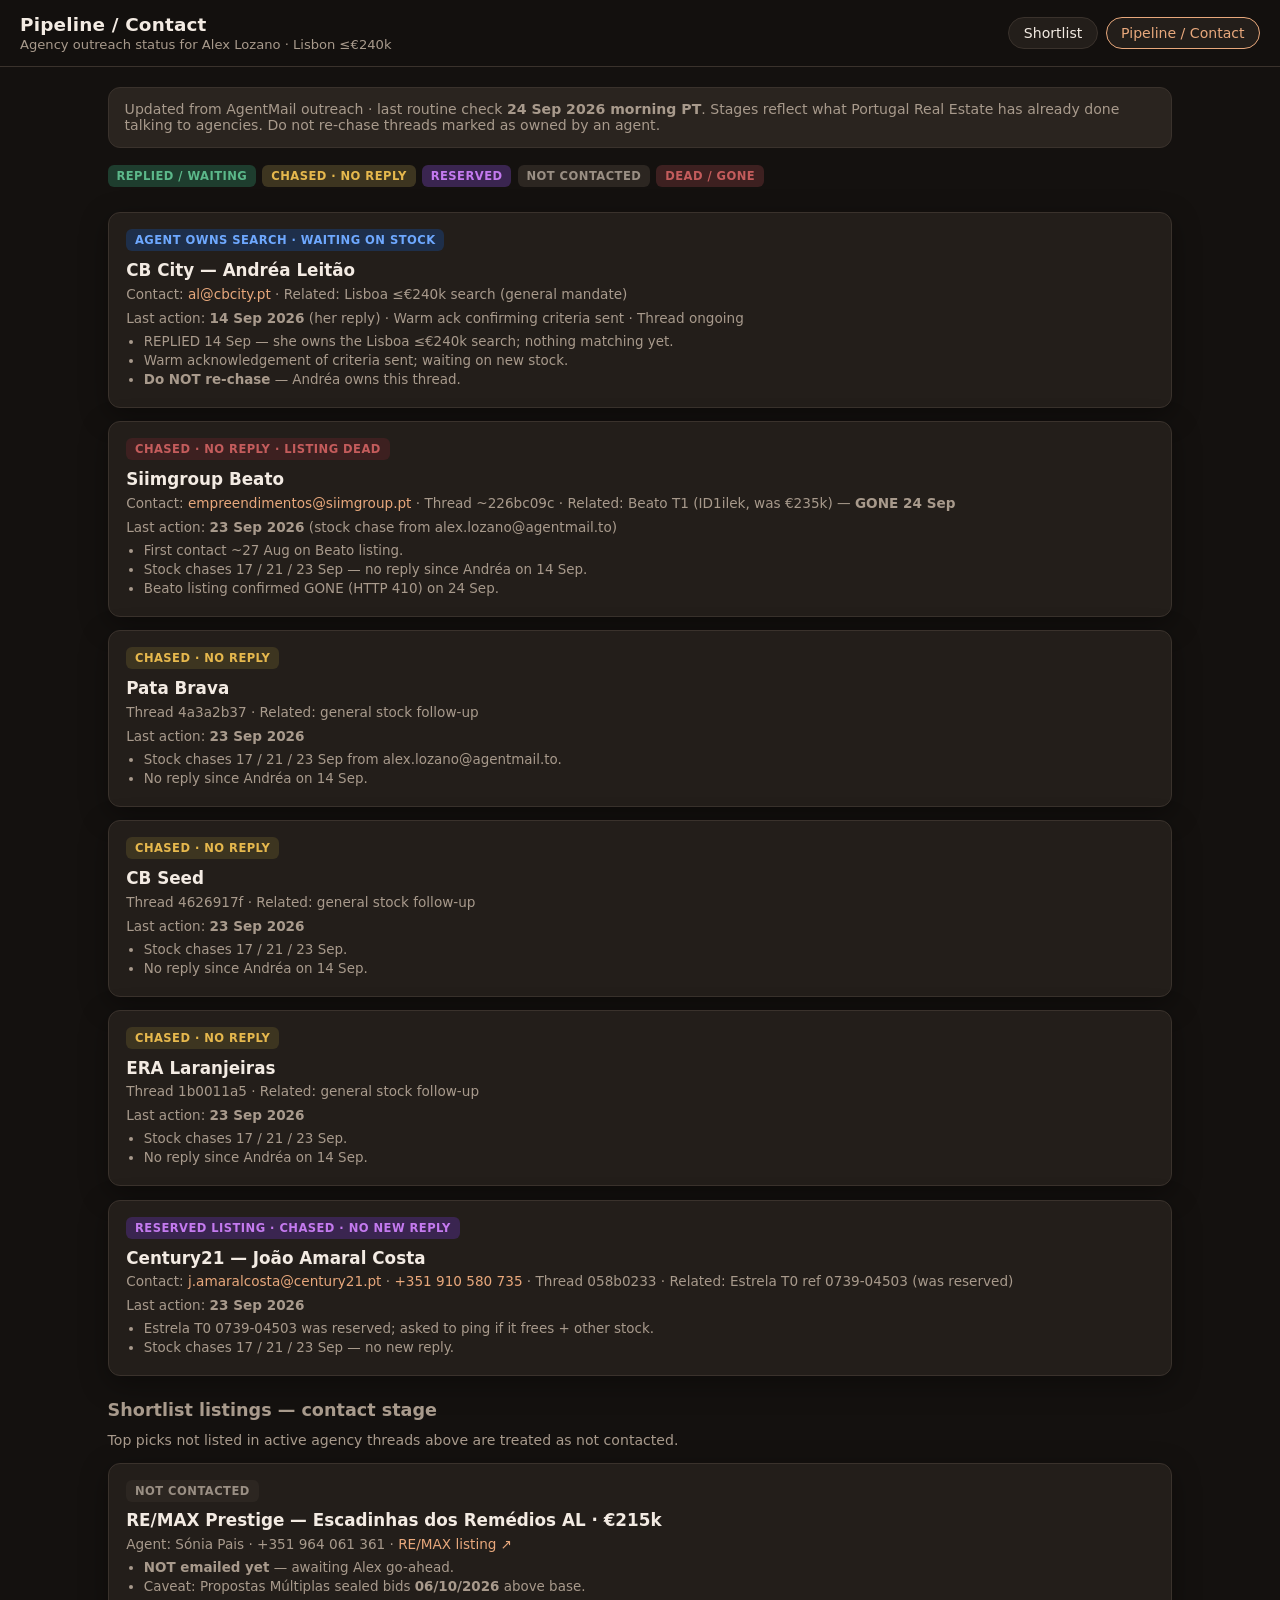
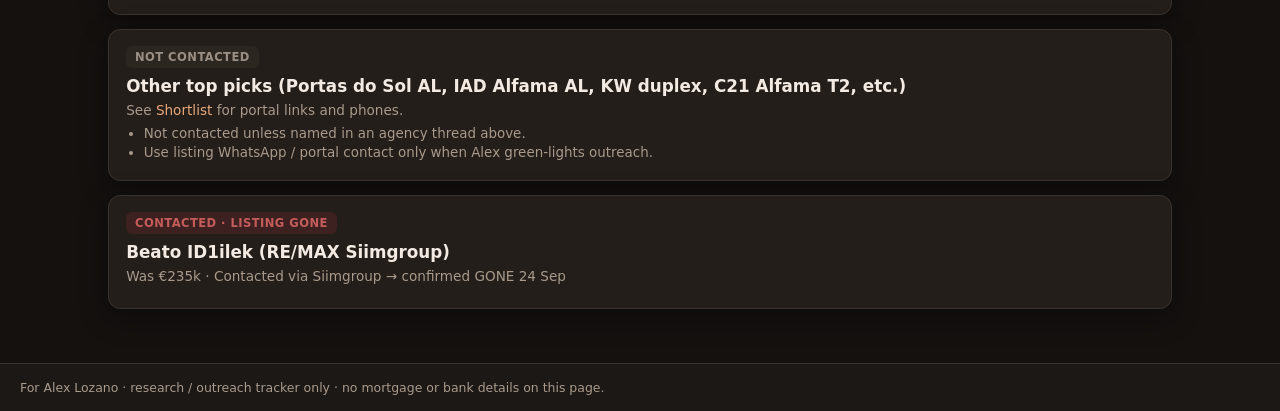
==== pipeline.html @ 2d7dc9f7 "Initial Lisbon shortlist site: links + map + outreach pipeline Snapshot 24 Sep 2026 PT for Alex Loza" ====
<!DOCTYPE html>
<html lang="en">
<head>
  <meta charset="UTF-8" />
  <meta name="viewport" content="width=device-width, initial-scale=1" />
  <title>Pipeline / Contact · Lisbon shortlist</title>
  <link rel="stylesheet" href="styles.css" />
</head>
<body>
  <header class="site-header">
    <div class="brand">
      <h1>Pipeline / Contact</h1>
      <p>Agency outreach status for Alex Lozano · Lisbon ≤€240k</p>
    </div>
    <nav class="nav">
      <a href="index.html">Shortlist</a>
      <a class="active" href="pipeline.html">Pipeline / Contact</a>
    </nav>
  </header>

  <main class="pipeline-wrap">
    <div class="pipeline-note">
      Updated from AgentMail outreach · last routine check <strong>24 Sep 2026 morning PT</strong>.
      Stages reflect what Portugal Real Estate has already done talking to agencies. Do not re-chase threads marked as owned by an agent.
    </div>

    <div class="stage-legend">
      <span class="stage replied">Replied / Waiting</span>
      <span class="stage chased">Chased · no reply</span>
      <span class="stage reserved">Reserved</span>
      <span class="stage notcontacted">Not contacted</span>
      <span class="stage dead">Dead / Gone</span>
    </div>

    <section class="p-card">
      <span class="stage waiting">Agent owns search · waiting on stock</span>
      <h3>CB City — Andréa Leitão</h3>
      <div class="p-meta contact-line">
        Contact: <a href="mailto:al@cbcity.pt">al@cbcity.pt</a> ·
        Related: Lisboa ≤€240k search (general mandate)
      </div>
      <div class="p-meta">Last action: <strong>14 Sep 2026</strong> (her reply) · Warm ack confirming criteria sent · Thread ongoing</div>
      <ul class="timeline">
        <li>REPLIED 14 Sep — she owns the Lisboa ≤€240k search; nothing matching yet.</li>
        <li>Warm acknowledgement of criteria sent; waiting on new stock.</li>
        <li><strong>Do NOT re-chase</strong> — Andréa owns this thread.</li>
      </ul>
    </section>

    <section class="p-card">
      <span class="stage dead">Chased · no reply · listing dead</span>
      <h3>Siimgroup Beato</h3>
      <div class="p-meta contact-line">
        Contact: <a href="mailto:empreendimentos@siimgroup.pt">empreendimentos@siimgroup.pt</a> ·
        Thread ~226bc09c · Related: Beato T1 (ID1ilek, was €235k) — <strong>GONE 24 Sep</strong>
      </div>
      <div class="p-meta">Last action: <strong>23 Sep 2026</strong> (stock chase from alex.lozano@agentmail.to)</div>
      <ul class="timeline">
        <li>First contact ~27 Aug on Beato listing.</li>
        <li>Stock chases 17 / 21 / 23 Sep — no reply since Andréa on 14 Sep.</li>
        <li>Beato listing confirmed GONE (HTTP 410) on 24 Sep.</li>
      </ul>
    </section>

    <section class="p-card">
      <span class="stage chased">Chased · no reply</span>
      <h3>Pata Brava</h3>
      <div class="p-meta">Thread 4a3a2b37 · Related: general stock follow-up</div>
      <div class="p-meta">Last action: <strong>23 Sep 2026</strong></div>
      <ul class="timeline">
        <li>Stock chases 17 / 21 / 23 Sep from alex.lozano@agentmail.to.</li>
        <li>No reply since Andréa on 14 Sep.</li>
      </ul>
    </section>

    <section class="p-card">
      <span class="stage chased">Chased · no reply</span>
      <h3>CB Seed</h3>
      <div class="p-meta">Thread 4626917f · Related: general stock follow-up</div>
      <div class="p-meta">Last action: <strong>23 Sep 2026</strong></div>
      <ul class="timeline">
        <li>Stock chases 17 / 21 / 23 Sep.</li>
        <li>No reply since Andréa on 14 Sep.</li>
      </ul>
    </section>

    <section class="p-card">
      <span class="stage chased">Chased · no reply</span>
      <h3>ERA Laranjeiras</h3>
      <div class="p-meta">Thread 1b0011a5 · Related: general stock follow-up</div>
      <div class="p-meta">Last action: <strong>23 Sep 2026</strong></div>
      <ul class="timeline">
        <li>Stock chases 17 / 21 / 23 Sep.</li>
        <li>No reply since Andréa on 14 Sep.</li>
      </ul>
    </section>

    <section class="p-card">
      <span class="stage reserved">Reserved listing · chased · no new reply</span>
      <h3>Century21 — João Amaral Costa</h3>
      <div class="p-meta contact-line">
        Contact: <a href="mailto:j.amaralcosta@century21.pt">j.amaralcosta@century21.pt</a> ·
        <a href="https://wa.me/351910580735">+351 910 580 735</a> ·
        Thread 058b0233 · Related: Estrela T0 ref 0739-04503 (was reserved)
      </div>
      <div class="p-meta">Last action: <strong>23 Sep 2026</strong></div>
      <ul class="timeline">
        <li>Estrela T0 0739-04503 was reserved; asked to ping if it frees + other stock.</li>
        <li>Stock chases 17 / 21 / 23 Sep — no new reply.</li>
      </ul>
    </section>

    <h2 style="margin:1.5rem 0 .75rem;font-size:1.1rem;color:var(--muted)">Shortlist listings — contact stage</h2>
    <p style="color:var(--muted);font-size:.88rem;margin-top:0">Top picks not listed in active agency threads above are treated as not contacted.</p>

    <section class="p-card">
      <span class="stage notcontacted">Not contacted</span>
      <h3>RE/MAX Prestige — Escadinhas dos Remédios AL · €215k</h3>
      <div class="p-meta">
        Agent: Sónia Pais · +351 964 061 361 ·
        <a href="https://remax.pt/pt/imoveis/venda-apartamento-t1-lisboa-santa-maria-maior/123751650-19" target="_blank" rel="noopener">RE/MAX listing ↗</a>
      </div>
      <ul class="timeline">
        <li><strong>NOT emailed yet</strong> — awaiting Alex go-ahead.</li>
        <li>Caveat: Propostas Múltiplas sealed bids <strong>06/10/2026</strong> above base.</li>
      </ul>
    </section>

    <section class="p-card">
      <span class="stage notcontacted">Not contacted</span>
      <h3>Other top picks (Portas do Sol AL, IAD Alfama AL, KW duplex, C21 Alfama T2, etc.)</h3>
      <div class="p-meta">See <a href="index.html">Shortlist</a> for portal links and phones.</div>
      <ul class="timeline">
        <li>Not contacted unless named in an agency thread above.</li>
        <li>Use listing WhatsApp / portal contact only when Alex green-lights outreach.</li>
      </ul>
    </section>

    <section class="p-card">
      <span class="stage dead">Contacted · listing gone</span>
      <h3>Beato ID1ilek (RE/MAX Siimgroup)</h3>
      <div class="p-meta">Was €235k · Contacted via Siimgroup → confirmed GONE 24 Sep</div>
    </section>
  </main>

  <footer class="site-footer">
    For Alex Lozano · research / outreach tracker only · no mortgage or bank details on this page.
  </footer>
</body>
</html>
---- styles.css ----
:root {
  --bg: #14110f;
  --bg2: #1c1815;
  --panel: #231e1a;
  --border: #3a322c;
  --text: #f3ebe3;
  --muted: #a89a8c;
  --accent: #e8a87c;
  --accent2: #c47a4a;
  --al: #5cb88a;
  --new: #6ea8fe;
  --cut: #e6b84d;
  --live: #9a8f84;
  --replied: #5cb88a;
  --waiting: #6ea8fe;
  --chased: #e6b84d;
  --reserved: #c47aef;
  --notcontacted: #9a8f84;
  --dead: #c45c5c;
  --radius: 12px;
  --shadow: 0 8px 28px rgba(0,0,0,.35);
  --font: "Segoe UI", system-ui, -apple-system, sans-serif;
}
* { box-sizing: border-box; }
html, body { margin: 0; padding: 0; background: var(--bg); color: var(--text); font-family: var(--font); }
a { color: var(--accent); text-decoration: none; }
a:hover { text-decoration: underline; }
.site-header {
  position: sticky; top: 0; z-index: 1000;
  background: rgba(20,17,15,.92); backdrop-filter: blur(10px);
  border-bottom: 1px solid var(--border);
  padding: 0.85rem 1.25rem;
  display: flex; flex-wrap: wrap; gap: .75rem 1.5rem; align-items: center; justify-content: space-between;
}
.brand h1 { margin: 0; font-size: 1.15rem; font-weight: 650; letter-spacing: .01em; }
.brand p { margin: .15rem 0 0; color: var(--muted); font-size: .82rem; }
.nav { display: flex; gap: .5rem; }
.nav a {
  padding: .45rem .9rem; border-radius: 999px;
  border: 1px solid var(--border); color: var(--text); background: var(--panel);
  font-size: .88rem; text-decoration: none;
}
.nav a.active, .nav a:hover { border-color: var(--accent); color: var(--accent); text-decoration: none; }
.layout {
  display: grid;
  grid-template-columns: 1fr 1fr;
  gap: 0;
  min-height: calc(100vh - 72px);
}
@media (max-width: 900px) {
  .layout { grid-template-columns: 1fr; }
  .map-pane { order: -1; height: 42vh; position: relative !important; top: auto !important; }
  .list-pane { max-height: none; }
}
.list-pane { padding: 1rem 1.1rem 2rem; overflow-y: auto; max-height: calc(100vh - 72px); }
.map-pane {
  position: sticky; top: 72px; height: calc(100vh - 72px);
  border-left: 1px solid var(--border); background: #1a1613;
}
#map { width: 100%; height: 100%; }
.toolbar {
  display: flex; flex-wrap: wrap; gap: .5rem; margin-bottom: .9rem; align-items: center;
}
.chip, .sort-select {
  border: 1px solid var(--border); background: var(--panel); color: var(--text);
  border-radius: 999px; padding: .35rem .75rem; font-size: .8rem; cursor: pointer;
}
.chip.active { background: var(--accent2); border-color: var(--accent); color: #fff; }
.sort-select { cursor: pointer; outline: none; }
.card {
  background: var(--panel); border: 1px solid var(--border); border-radius: var(--radius);
  padding: .9rem 1rem; margin-bottom: .75rem; box-shadow: var(--shadow);
  transition: border-color .15s, transform .15s;
  cursor: pointer;
}
.card:hover, .card.highlight { border-color: var(--accent); transform: translateY(-1px); }
.card-top { display: flex; gap: .75rem; align-items: flex-start; }
.rank {
  flex: 0 0 2rem; height: 2rem; border-radius: 50%;
  background: linear-gradient(135deg, var(--accent), var(--accent2));
  color: #1a120c; font-weight: 700; display: grid; place-items: center; font-size: .9rem;
}
.card-body { flex: 1; min-width: 0; }
.card-body h2 { margin: 0 0 .35rem; font-size: 1rem; line-height: 1.3; }
.meta { display: flex; flex-wrap: wrap; gap: .35rem .6rem; color: var(--muted); font-size: .85rem; margin-bottom: .45rem; }
.price { color: var(--accent); font-weight: 700; font-size: 1.05rem; }
.badges { display: flex; flex-wrap: wrap; gap: .35rem; margin: .4rem 0 .55rem; }
.badge {
  font-size: .7rem; font-weight: 650; letter-spacing: .03em; text-transform: uppercase;
  padding: .2rem .5rem; border-radius: 6px; background: #2c2621; border: 1px solid var(--border);
}
.badge.NEW { color: var(--new); border-color: #3d5a8a; }
.badge.price-cut { color: var(--cut); border-color: #7a6630; }
.badge.AL { color: var(--al); border-color: #2f6a4c; }
.badge.still-live { color: var(--live); }
.badge.parish { color: #d0c4b8; }
.notes { color: var(--muted); font-size: .8rem; margin: .25rem 0 .55rem; line-height: 1.4; }
.portal-links { display: flex; flex-wrap: wrap; gap: .4rem; }
.portal-btn {
  display: inline-flex; align-items: center; gap: .35rem;
  padding: .4rem .7rem; border-radius: 8px; font-size: .8rem; font-weight: 600;
  background: #2a241f; border: 1px solid var(--border); color: var(--text);
  text-decoration: none !important;
}
.portal-btn:hover { border-color: var(--accent); color: var(--accent); }
.portal-btn.imovirtual { border-color: #3d6a4a; }
.portal-btn.remax { border-color: #8a3d3d; }
.portal-btn.idealista { border-color: #8a6a3d; }
.wa-btn { color: #75d89a !important; border-color: #2f6a4c !important; }
.thumb {
  width: 88px; height: 66px; border-radius: 8px; object-fit: cover;
  background: #2a241f; flex-shrink: 0; border: 1px solid var(--border);
}
.mobile-map-toggle {
  display: none; position: fixed; bottom: 1rem; right: 1rem; z-index: 1100;
  background: var(--accent2); color: #fff; border: none; border-radius: 999px;
  padding: .7rem 1.1rem; font-weight: 650; box-shadow: var(--shadow); cursor: pointer;
}
@media (max-width: 900px) {
  .mobile-map-toggle { display: block; }
  .map-pane.collapsed { display: none; }
}
.site-footer {
  border-top: 1px solid var(--border); padding: 1rem 1.25rem; color: var(--muted); font-size: .78rem;
  background: var(--bg2);
}
/* Pipeline */
.pipeline-wrap { max-width: 1100px; margin: 0 auto; padding: 1.25rem 1.1rem 2.5rem; }
.pipeline-note {
  background: #2a241f; border: 1px solid var(--border); border-radius: var(--radius);
  padding: .85rem 1rem; color: var(--muted); font-size: .88rem; margin-bottom: 1.1rem;
}
.stage-legend { display: flex; flex-wrap: wrap; gap: .4rem; margin-bottom: 1rem; }
.p-card {
  background: var(--panel); border: 1px solid var(--border); border-radius: var(--radius);
  padding: 1rem 1.1rem; margin-bottom: .85rem; box-shadow: var(--shadow);
}
.p-card h3 { margin: 0 0 .35rem; font-size: 1.05rem; }
.p-meta { color: var(--muted); font-size: .85rem; margin-bottom: .5rem; }
.stage {
  display: inline-block; font-size: .72rem; font-weight: 700; text-transform: uppercase;
  letter-spacing: .04em; padding: .25rem .55rem; border-radius: 6px; margin-bottom: .55rem;
}
.stage.replied { background: #1e3d2e; color: var(--replied); }
.stage.waiting { background: #1e2f4a; color: var(--waiting); }
.stage.chased { background: #3d3520; color: var(--chased); }
.stage.reserved { background: #3a2550; color: var(--reserved); }
.stage.notcontacted { background: #2c2621; color: var(--notcontacted); }
.stage.dead { background: #3d2020; color: var(--dead); }
.timeline { margin: .4rem 0 0; padding-left: 1.1rem; color: var(--muted); font-size: .84rem; }
.timeline li { margin: .25rem 0; }
.contact-line a { word-break: break-all; }
.leaflet-container { background: #1a1613; font: inherit; }
.marker-label {
  background: linear-gradient(135deg, var(--accent), var(--accent2));
  color: #1a120c; font-weight: 800; border-radius: 50%;
  width: 28px; height: 28px; display: grid; place-items: center;
  border: 2px solid #fff; box-shadow: 0 2px 8px rgba(0,0,0,.45);
  font-size: .75rem;
}
.empty { color: var(--muted); padding: 2rem; text-align: center; }
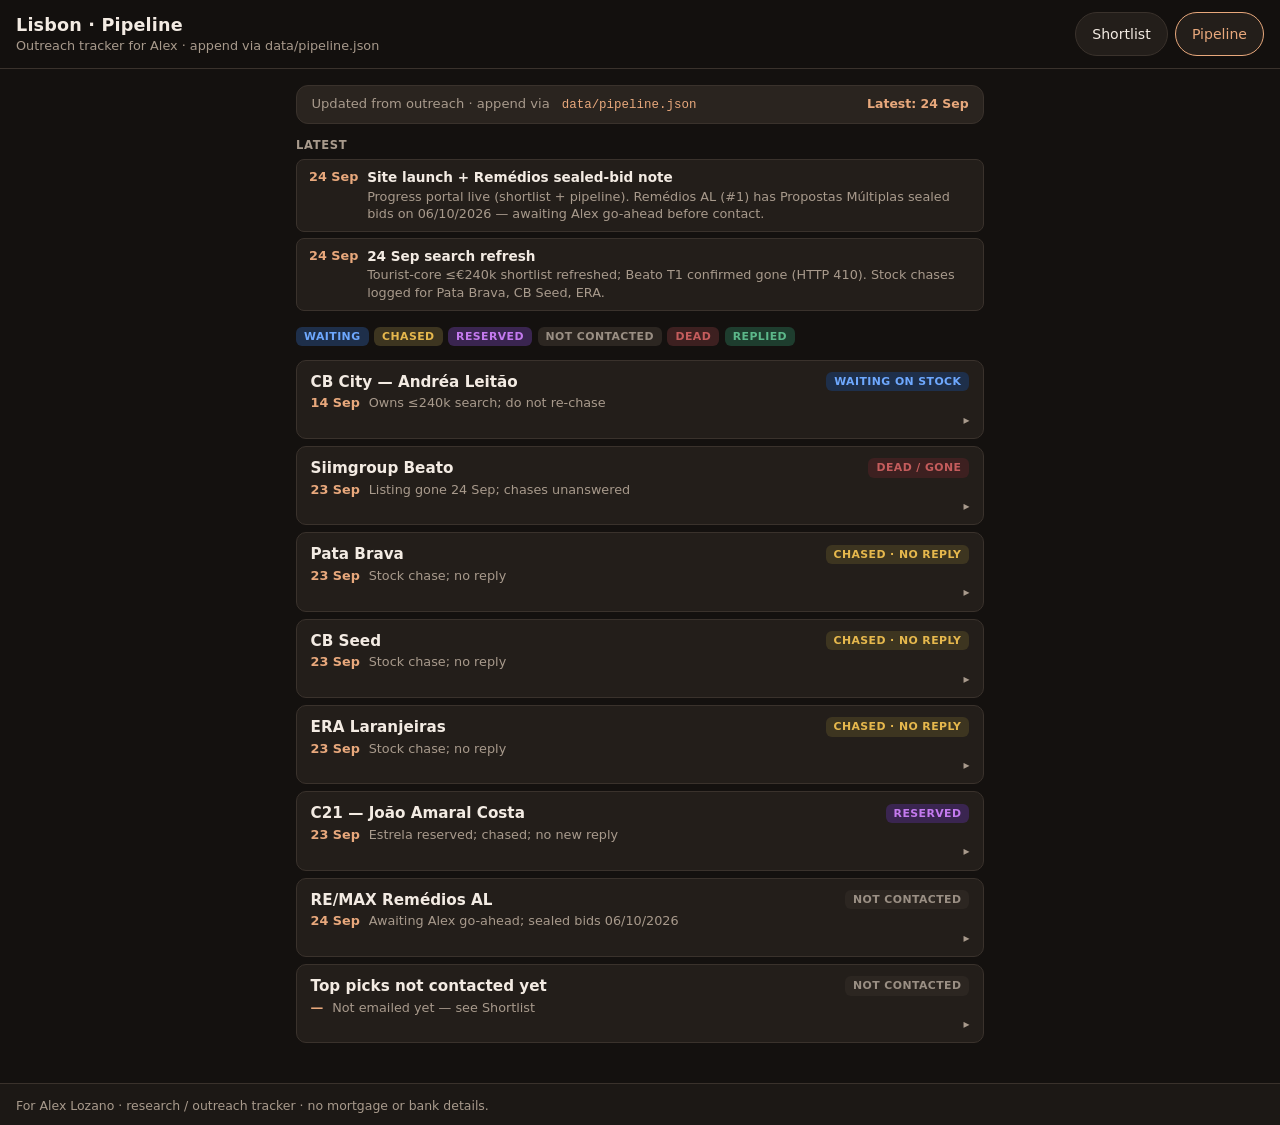
==== commit 25d61b50: "Mobile UX + appendable pipeline/updates data Simplify pipeline to JSON-driven compact rows, add upda" ====
--- a/pipeline.html
+++ b/pipeline.html
@@ -2,149 +2,53 @@
 <html lang="en">
 <head>
   <meta charset="UTF-8" />
-  <meta name="viewport" content="width=device-width, initial-scale=1" />
-  <title>Pipeline / Contact · Lisbon shortlist</title>
+  <meta name="viewport" content="width=device-width, initial-scale=1, viewport-fit=cover" />
+  <title>Pipeline · Lisbon · ≤€240k</title>
+  <meta name="description" content="Agency outreach tracker for Alex Lozano Lisbon property search." />
   <link rel="stylesheet" href="styles.css" />
 </head>
-<body>
+<body class="page-pipeline">
   <header class="site-header">
     <div class="brand">
-      <h1>Pipeline / Contact</h1>
-      <p>Agency outreach status for Alex Lozano · Lisbon ≤€240k</p>
+      <h1>
+        <span class="full">Lisbon · Pipeline</span>
+        <span class="short">Pipeline</span>
+      </h1>
+      <p>Outreach tracker for Alex · append via data/pipeline.json</p>
     </div>
     <nav class="nav">
       <a href="index.html">Shortlist</a>
-      <a class="active" href="pipeline.html">Pipeline / Contact</a>
+      <a class="active" href="pipeline.html">Pipeline</a>
     </nav>
   </header>
 
   <main class="pipeline-wrap">
     <div class="pipeline-note">
-      Updated from AgentMail outreach · last routine check <strong>24 Sep 2026 morning PT</strong>.
-      Stages reflect what Portugal Real Estate has already done talking to agencies. Do not re-chase threads marked as owned by an agent.
+      Updated from outreach · append via <code>data/pipeline.json</code>
+      <span id="pipeline-meta" class="pipeline-meta"></span>
     </div>
 
-    <div class="stage-legend">
-      <span class="stage replied">Replied / Waiting</span>
-      <span class="stage chased">Chased · no reply</span>
+    <section class="updates-section" aria-label="Latest updates">
+      <h2 class="section-label">Latest</h2>
+      <div id="updates-list" class="updates-list"></div>
+    </section>
+
+    <div class="stage-legend" aria-label="Stage legend">
+      <span class="stage waiting">Waiting</span>
+      <span class="stage chased">Chased</span>
       <span class="stage reserved">Reserved</span>
       <span class="stage notcontacted">Not contacted</span>
-      <span class="stage dead">Dead / Gone</span>
+      <span class="stage dead">Dead</span>
+      <span class="stage replied">Replied</span>
     </div>
 
-    <section class="p-card">
-      <span class="stage waiting">Agent owns search · waiting on stock</span>
-      <h3>CB City — Andréa Leitão</h3>
-      <div class="p-meta contact-line">
-        Contact: <a href="mailto:al@cbcity.pt">al@cbcity.pt</a> ·
-        Related: Lisboa ≤€240k search (general mandate)
-      </div>
-      <div class="p-meta">Last action: <strong>14 Sep 2026</strong> (her reply) · Warm ack confirming criteria sent · Thread ongoing</div>
-      <ul class="timeline">
-        <li>REPLIED 14 Sep — she owns the Lisboa ≤€240k search; nothing matching yet.</li>
-        <li>Warm acknowledgement of criteria sent; waiting on new stock.</li>
-        <li><strong>Do NOT re-chase</strong> — Andréa owns this thread.</li>
-      </ul>
-    </section>
-
-    <section class="p-card">
-      <span class="stage dead">Chased · no reply · listing dead</span>
-      <h3>Siimgroup Beato</h3>
-      <div class="p-meta contact-line">
-        Contact: <a href="mailto:empreendimentos@siimgroup.pt">empreendimentos@siimgroup.pt</a> ·
-        Thread ~226bc09c · Related: Beato T1 (ID1ilek, was €235k) — <strong>GONE 24 Sep</strong>
-      </div>
-      <div class="p-meta">Last action: <strong>23 Sep 2026</strong> (stock chase from alex.lozano@agentmail.to)</div>
-      <ul class="timeline">
-        <li>First contact ~27 Aug on Beato listing.</li>
-        <li>Stock chases 17 / 21 / 23 Sep — no reply since Andréa on 14 Sep.</li>
-        <li>Beato listing confirmed GONE (HTTP 410) on 24 Sep.</li>
-      </ul>
-    </section>
-
-    <section class="p-card">
-      <span class="stage chased">Chased · no reply</span>
-      <h3>Pata Brava</h3>
-      <div class="p-meta">Thread 4a3a2b37 · Related: general stock follow-up</div>
-      <div class="p-meta">Last action: <strong>23 Sep 2026</strong></div>
-      <ul class="timeline">
-        <li>Stock chases 17 / 21 / 23 Sep from alex.lozano@agentmail.to.</li>
-        <li>No reply since Andréa on 14 Sep.</li>
-      </ul>
-    </section>
-
-    <section class="p-card">
-      <span class="stage chased">Chased · no reply</span>
-      <h3>CB Seed</h3>
-      <div class="p-meta">Thread 4626917f · Related: general stock follow-up</div>
-      <div class="p-meta">Last action: <strong>23 Sep 2026</strong></div>
-      <ul class="timeline">
-        <li>Stock chases 17 / 21 / 23 Sep.</li>
-        <li>No reply since Andréa on 14 Sep.</li>
-      </ul>
-    </section>
-
-    <section class="p-card">
-      <span class="stage chased">Chased · no reply</span>
-      <h3>ERA Laranjeiras</h3>
-      <div class="p-meta">Thread 1b0011a5 · Related: general stock follow-up</div>
-      <div class="p-meta">Last action: <strong>23 Sep 2026</strong></div>
-      <ul class="timeline">
-        <li>Stock chases 17 / 21 / 23 Sep.</li>
-        <li>No reply since Andréa on 14 Sep.</li>
-      </ul>
-    </section>
-
-    <section class="p-card">
-      <span class="stage reserved">Reserved listing · chased · no new reply</span>
-      <h3>Century21 — João Amaral Costa</h3>
-      <div class="p-meta contact-line">
-        Contact: <a href="mailto:j.amaralcosta@century21.pt">j.amaralcosta@century21.pt</a> ·
-        <a href="https://wa.me/351910580735">+351 910 580 735</a> ·
-        Thread 058b0233 · Related: Estrela T0 ref 0739-04503 (was reserved)
-      </div>
-      <div class="p-meta">Last action: <strong>23 Sep 2026</strong></div>
-      <ul class="timeline">
-        <li>Estrela T0 0739-04503 was reserved; asked to ping if it frees + other stock.</li>
-        <li>Stock chases 17 / 21 / 23 Sep — no new reply.</li>
-      </ul>
-    </section>
-
-    <h2 style="margin:1.5rem 0 .75rem;font-size:1.1rem;color:var(--muted)">Shortlist listings — contact stage</h2>
-    <p style="color:var(--muted);font-size:.88rem;margin-top:0">Top picks not listed in active agency threads above are treated as not contacted.</p>
-
-    <section class="p-card">
-      <span class="stage notcontacted">Not contacted</span>
-      <h3>RE/MAX Prestige — Escadinhas dos Remédios AL · €215k</h3>
-      <div class="p-meta">
-        Agent: Sónia Pais · +351 964 061 361 ·
-        <a href="https://remax.pt/pt/imoveis/venda-apartamento-t1-lisboa-santa-maria-maior/123751650-19" target="_blank" rel="noopener">RE/MAX listing ↗</a>
-      </div>
-      <ul class="timeline">
-        <li><strong>NOT emailed yet</strong> — awaiting Alex go-ahead.</li>
-        <li>Caveat: Propostas Múltiplas sealed bids <strong>06/10/2026</strong> above base.</li>
-      </ul>
-    </section>
-
-    <section class="p-card">
-      <span class="stage notcontacted">Not contacted</span>
-      <h3>Other top picks (Portas do Sol AL, IAD Alfama AL, KW duplex, C21 Alfama T2, etc.)</h3>
-      <div class="p-meta">See <a href="index.html">Shortlist</a> for portal links and phones.</div>
-      <ul class="timeline">
-        <li>Not contacted unless named in an agency thread above.</li>
-        <li>Use listing WhatsApp / portal contact only when Alex green-lights outreach.</li>
-      </ul>
-    </section>
-
-    <section class="p-card">
-      <span class="stage dead">Contacted · listing gone</span>
-      <h3>Beato ID1ilek (RE/MAX Siimgroup)</h3>
-      <div class="p-meta">Was €235k · Contacted via Siimgroup → confirmed GONE 24 Sep</div>
-    </section>
+    <div id="pipeline-list" class="pipeline-list"></div>
   </main>
 
   <footer class="site-footer">
-    For Alex Lozano · research / outreach tracker only · no mortgage or bank details on this page.
+    For Alex Lozano · research / outreach tracker · no mortgage or bank details.
   </footer>
+
+  <script src="pipeline.js"></script>
 </body>
 </html>
--- a/styles.css
+++ b/styles.css
@@ -20,56 +20,95 @@
   --radius: 12px;
   --shadow: 0 8px 28px rgba(0,0,0,.35);
   --font: "Segoe UI", system-ui, -apple-system, sans-serif;
+  --safe-top: env(safe-area-inset-top, 0px);
+  --safe-bottom: env(safe-area-inset-bottom, 0px);
+  --safe-left: env(safe-area-inset-left, 0px);
+  --safe-right: env(safe-area-inset-right, 0px);
 }
 * { box-sizing: border-box; }
-html, body { margin: 0; padding: 0; background: var(--bg); color: var(--text); font-family: var(--font); }
+html, body {
+  margin: 0; padding: 0;
+  background: var(--bg); color: var(--text); font-family: var(--font);
+  overflow-x: hidden;
+  max-width: 100vw;
+}
 a { color: var(--accent); text-decoration: none; }
 a:hover { text-decoration: underline; }
+
 .site-header {
   position: sticky; top: 0; z-index: 1000;
   background: rgba(20,17,15,.92); backdrop-filter: blur(10px);
   border-bottom: 1px solid var(--border);
-  padding: 0.85rem 1.25rem;
-  display: flex; flex-wrap: wrap; gap: .75rem 1.5rem; align-items: center; justify-content: space-between;
-}
-.brand h1 { margin: 0; font-size: 1.15rem; font-weight: 650; letter-spacing: .01em; }
-.brand p { margin: .15rem 0 0; color: var(--muted); font-size: .82rem; }
-.nav { display: flex; gap: .5rem; }
+  padding: calc(0.75rem + var(--safe-top)) calc(1rem + var(--safe-right)) 0.75rem calc(1rem + var(--safe-left));
+  display: flex; flex-wrap: wrap; gap: .6rem 1.25rem; align-items: center; justify-content: space-between;
+}
+.brand h1 { margin: 0; font-size: 1.1rem; font-weight: 650; letter-spacing: .01em; }
+.brand p { margin: .15rem 0 0; color: var(--muted); font-size: .8rem; }
+.brand .short { display: none; }
+.brand .full { display: inline; }
+.latest-date { color: var(--accent); font-weight: 600; }
+.latest-date:empty { display: none; }
+.nav { display: flex; gap: .45rem; flex-wrap: wrap; }
 .nav a {
-  padding: .45rem .9rem; border-radius: 999px;
+  padding: .5rem 1rem; border-radius: 999px;
   border: 1px solid var(--border); color: var(--text); background: var(--panel);
   font-size: .88rem; text-decoration: none;
+  min-height: 44px; display: inline-flex; align-items: center;
 }
 .nav a.active, .nav a:hover { border-color: var(--accent); color: var(--accent); text-decoration: none; }
+
+.latest-strip {
+  background: var(--bg2); border-bottom: 1px solid var(--border);
+  padding: .55rem 1rem; font-size: .8rem; color: var(--muted);
+  display: flex; gap: .5rem; align-items: baseline; flex-wrap: wrap;
+  overflow-x: auto; -webkit-overflow-scrolling: touch;
+}
+.latest-strip strong { color: var(--text); }
+.latest-strip .ls-date { color: var(--accent); font-weight: 650; white-space: nowrap; }
+.latest-strip a { white-space: nowrap; }
+
 .layout {
   display: grid;
   grid-template-columns: 1fr 1fr;
   gap: 0;
   min-height: calc(100vh - 72px);
 }
-@media (max-width: 900px) {
-  .layout { grid-template-columns: 1fr; }
-  .map-pane { order: -1; height: 42vh; position: relative !important; top: auto !important; }
-  .list-pane { max-height: none; }
-}
 .list-pane { padding: 1rem 1.1rem 2rem; overflow-y: auto; max-height: calc(100vh - 72px); }
 .map-pane {
   position: sticky; top: 72px; height: calc(100vh - 72px);
   border-left: 1px solid var(--border); background: #1a1613;
 }
 #map { width: 100%; height: 100%; }
+
 .toolbar {
-  display: flex; flex-wrap: wrap; gap: .5rem; margin-bottom: .9rem; align-items: center;
-}
+  display: flex; flex-wrap: nowrap; gap: .5rem; margin-bottom: .9rem; align-items: center;
+}
+.chip-row {
+  display: flex; flex-wrap: nowrap; gap: .4rem;
+  overflow-x: auto; -webkit-overflow-scrolling: touch;
+  scroll-snap-type: x proximity;
+  flex: 1; min-width: 0;
+  padding-bottom: .15rem;
+  scrollbar-width: none;
+}
+.chip-row::-webkit-scrollbar { display: none; }
 .chip, .sort-select {
   border: 1px solid var(--border); background: var(--panel); color: var(--text);
-  border-radius: 999px; padding: .35rem .75rem; font-size: .8rem; cursor: pointer;
+  border-radius: 999px; padding: .4rem .75rem; font-size: .8rem; cursor: pointer;
+  white-space: nowrap; scroll-snap-align: start;
+  min-height: 36px;
+  flex-shrink: 0;
 }
 .chip.active { background: var(--accent2); border-color: var(--accent); color: #fff; }
+.sort-label {
+  flex-shrink: 0; font-size: .8rem; color: var(--muted);
+  display: flex; align-items: center; gap: .35rem;
+}
 .sort-select { cursor: pointer; outline: none; }
+
 .card {
   background: var(--panel); border: 1px solid var(--border); border-radius: var(--radius);
-  padding: .9rem 1rem; margin-bottom: .75rem; box-shadow: var(--shadow);
+  padding: .85rem 1rem; margin-bottom: .7rem; box-shadow: var(--shadow);
   transition: border-color .15s, transform .15s;
   cursor: pointer;
 }
@@ -81,7 +120,7 @@
   color: #1a120c; font-weight: 700; display: grid; place-items: center; font-size: .9rem;
 }
 .card-body { flex: 1; min-width: 0; }
-.card-body h2 { margin: 0 0 .35rem; font-size: 1rem; line-height: 1.3; }
+.card-body h2 { margin: 0 0 .35rem; font-size: .98rem; line-height: 1.3; }
 .meta { display: flex; flex-wrap: wrap; gap: .35rem .6rem; color: var(--muted); font-size: .85rem; margin-bottom: .45rem; }
 .price { color: var(--accent); font-weight: 700; font-size: 1.05rem; }
 .badges { display: flex; flex-wrap: wrap; gap: .35rem; margin: .4rem 0 .55rem; }
@@ -98,9 +137,10 @@
 .portal-links { display: flex; flex-wrap: wrap; gap: .4rem; }
 .portal-btn {
   display: inline-flex; align-items: center; gap: .35rem;
-  padding: .4rem .7rem; border-radius: 8px; font-size: .8rem; font-weight: 600;
+  padding: .5rem .75rem; border-radius: 8px; font-size: .8rem; font-weight: 600;
   background: #2a241f; border: 1px solid var(--border); color: var(--text);
   text-decoration: none !important;
+  min-height: 44px;
 }
 .portal-btn:hover { border-color: var(--accent); color: var(--accent); }
 .portal-btn.imovirtual { border-color: #3d6a4a; }
@@ -111,35 +151,112 @@
   width: 88px; height: 66px; border-radius: 8px; object-fit: cover;
   background: #2a241f; flex-shrink: 0; border: 1px solid var(--border);
 }
+
 .mobile-map-toggle {
-  display: none; position: fixed; bottom: 1rem; right: 1rem; z-index: 1100;
+  display: none; position: fixed;
+  bottom: calc(1rem + var(--safe-bottom)); right: calc(1rem + var(--safe-right));
+  z-index: 1100;
   background: var(--accent2); color: #fff; border: none; border-radius: 999px;
-  padding: .7rem 1.1rem; font-weight: 650; box-shadow: var(--shadow); cursor: pointer;
-}
-@media (max-width: 900px) {
-  .mobile-map-toggle { display: block; }
-  .map-pane.collapsed { display: none; }
-}
+  padding: .75rem 1.2rem; font-weight: 650; box-shadow: var(--shadow); cursor: pointer;
+  min-height: 44px; min-width: 72px;
+}
+
 .site-footer {
-  border-top: 1px solid var(--border); padding: 1rem 1.25rem; color: var(--muted); font-size: .78rem;
+  border-top: 1px solid var(--border);
+  padding: .85rem calc(1rem + var(--safe-right)) calc(.85rem + var(--safe-bottom)) calc(1rem + var(--safe-left));
+  color: var(--muted); font-size: .78rem;
   background: var(--bg2);
 }
+
 /* Pipeline */
-.pipeline-wrap { max-width: 1100px; margin: 0 auto; padding: 1.25rem 1.1rem 2.5rem; }
+.pipeline-wrap { max-width: 720px; margin: 0 auto; padding: 1rem 1rem 2.5rem; }
 .pipeline-note {
   background: #2a241f; border: 1px solid var(--border); border-radius: var(--radius);
-  padding: .85rem 1rem; color: var(--muted); font-size: .88rem; margin-bottom: 1.1rem;
-}
-.stage-legend { display: flex; flex-wrap: wrap; gap: .4rem; margin-bottom: 1rem; }
-.p-card {
-  background: var(--panel); border: 1px solid var(--border); border-radius: var(--radius);
-  padding: 1rem 1.1rem; margin-bottom: .85rem; box-shadow: var(--shadow);
-}
-.p-card h3 { margin: 0 0 .35rem; font-size: 1.05rem; }
-.p-meta { color: var(--muted); font-size: .85rem; margin-bottom: .5rem; }
+  padding: .65rem .9rem; color: var(--muted); font-size: .82rem; margin-bottom: .9rem;
+  display: flex; flex-wrap: wrap; gap: .35rem .75rem; align-items: baseline;
+}
+.pipeline-note code { color: var(--accent); font-size: .78rem; }
+.pipeline-meta { margin-left: auto; color: var(--accent); font-weight: 600; font-size: .78rem; }
+.section-label {
+  margin: 0 0 .45rem; font-size: .72rem; text-transform: uppercase;
+  letter-spacing: .06em; color: var(--muted); font-weight: 700;
+}
+.updates-section { margin-bottom: 1rem; }
+.updates-list { display: flex; flex-direction: column; gap: .4rem; }
+.update-item {
+  background: var(--panel); border: 1px solid var(--border); border-radius: 8px;
+  padding: .55rem .75rem; font-size: .8rem; color: var(--muted);
+  display: grid; grid-template-columns: auto 1fr; gap: .15rem .55rem;
+}
+.update-item .update-date { color: var(--accent); font-weight: 650; grid-row: 1 / 3; align-self: start; }
+.update-item strong { color: var(--text); font-size: .85rem; }
+.update-item .update-body { grid-column: 2; line-height: 1.35; }
+
+.stage-legend {
+  display: flex; flex-wrap: nowrap; gap: .35rem; margin-bottom: .85rem;
+  overflow-x: auto; -webkit-overflow-scrolling: touch; scrollbar-width: none;
+}
+.stage-legend::-webkit-scrollbar { display: none; }
+.stage-legend .stage { flex-shrink: 0; margin-bottom: 0; }
+
+.pipeline-list { display: flex; flex-direction: column; gap: .45rem; }
+.p-row {
+  background: var(--panel); border: 1px solid var(--border); border-radius: 10px;
+  overflow: hidden;
+}
+.p-row.open { border-color: var(--accent); }
+.p-row-main {
+  display: block; width: 100%; text-align: left;
+  background: transparent; border: none; color: inherit;
+  padding: .7rem .85rem; cursor: pointer;
+  font: inherit;
+  min-height: 44px;
+}
+.p-row-main:disabled { cursor: default; }
+.p-row.expandable .p-row-main::after {
+  content: "▸"; float: right; color: var(--muted); font-size: .75rem; margin-top: .15rem;
+}
+.p-row.expandable.open .p-row-main::after { content: "▾"; }
+.p-title-line {
+  display: flex; flex-wrap: wrap; gap: .35rem .55rem; align-items: center;
+  margin-bottom: .25rem;
+}
+.p-agency { font-weight: 650; font-size: .95rem; flex: 1; min-width: 0; }
+.p-sub {
+  display: flex; flex-wrap: wrap; gap: .25rem .55rem; align-items: baseline;
+  color: var(--muted); font-size: .8rem;
+}
+.p-date { color: var(--accent); font-weight: 650; white-space: nowrap; }
+.p-note {
+  flex: 1; min-width: 0;
+  overflow: hidden; text-overflow: ellipsis;
+  display: -webkit-box; -webkit-line-clamp: 2; -webkit-box-orient: vertical;
+}
+.p-detail {
+  padding: 0 .85rem .7rem;
+  border-top: 1px solid var(--border);
+  padding-top: .55rem;
+}
+.p-related { color: var(--muted); font-size: .78rem; margin-bottom: .35rem; }
+.p-contact { display: block; font-size: .8rem; margin-bottom: .35rem; }
+.p-contact a { word-break: break-all; }
+.p-ranks { display: flex; flex-wrap: wrap; gap: .3rem; margin-bottom: .35rem; }
+.rank-chip {
+  display: inline-flex; align-items: center; justify-content: center;
+  min-width: 32px; height: 28px; padding: 0 .4rem;
+  border-radius: 6px; background: #2a241f; border: 1px solid var(--border);
+  color: var(--accent); font-size: .75rem; font-weight: 700; text-decoration: none !important;
+}
+.p-bullets {
+  margin: .25rem 0 0; padding-left: 1.1rem;
+  color: var(--muted); font-size: .8rem;
+}
+.p-bullets li { margin: .2rem 0; }
+
 .stage {
-  display: inline-block; font-size: .72rem; font-weight: 700; text-transform: uppercase;
-  letter-spacing: .04em; padding: .25rem .55rem; border-radius: 6px; margin-bottom: .55rem;
+  display: inline-block; font-size: .68rem; font-weight: 700; text-transform: uppercase;
+  letter-spacing: .04em; padding: .2rem .5rem; border-radius: 6px; margin-bottom: 0;
+  white-space: nowrap;
 }
 .stage.replied { background: #1e3d2e; color: var(--replied); }
 .stage.waiting { background: #1e2f4a; color: var(--waiting); }
@@ -147,9 +264,7 @@
 .stage.reserved { background: #3a2550; color: var(--reserved); }
 .stage.notcontacted { background: #2c2621; color: var(--notcontacted); }
 .stage.dead { background: #3d2020; color: var(--dead); }
-.timeline { margin: .4rem 0 0; padding-left: 1.1rem; color: var(--muted); font-size: .84rem; }
-.timeline li { margin: .25rem 0; }
-.contact-line a { word-break: break-all; }
+
 .leaflet-container { background: #1a1613; font: inherit; }
 .marker-label {
   background: linear-gradient(135deg, var(--accent), var(--accent2));
@@ -159,3 +274,36 @@
   font-size: .75rem;
 }
 .empty { color: var(--muted); padding: 2rem; text-align: center; }
+
+/* Mobile */
+@media (max-width: 900px) {
+  .layout { grid-template-columns: 1fr; min-height: auto; }
+  .list-pane { max-height: none; padding: .85rem .85rem 5rem; }
+  .map-pane {
+    order: -1; position: relative !important; top: auto !important;
+    height: 38vh; border-left: none; border-bottom: 1px solid var(--border);
+  }
+  .map-pane.collapsed { display: none; }
+  .mobile-map-toggle { display: block; }
+  .brand .full { display: none; }
+  .brand .short { display: inline; }
+  .brand h1 { font-size: 1rem; }
+  .brand p { font-size: .75rem; }
+  .nav { width: 100%; }
+  .nav a { flex: 1; justify-content: center; }
+  .notes {
+    display: -webkit-box; -webkit-line-clamp: 2; -webkit-box-orient: vertical;
+    overflow: hidden;
+  }
+  .site-footer { font-size: .7rem; padding: .65rem .85rem calc(.65rem + var(--safe-bottom)); }
+  .pipeline-wrap { padding: .85rem .85rem 2rem; }
+  .p-row-main { padding: .6rem .75rem; }
+  .update-item { grid-template-columns: 1fr; }
+  .update-item .update-date { grid-row: auto; }
+  .update-item .update-body { grid-column: 1; }
+}
+@media (max-width: 400px) {
+  .thumb { display: none; }
+  .card { padding: .7rem .75rem; }
+  .portal-btn { padding: .45rem .6rem; font-size: .75rem; }
+}
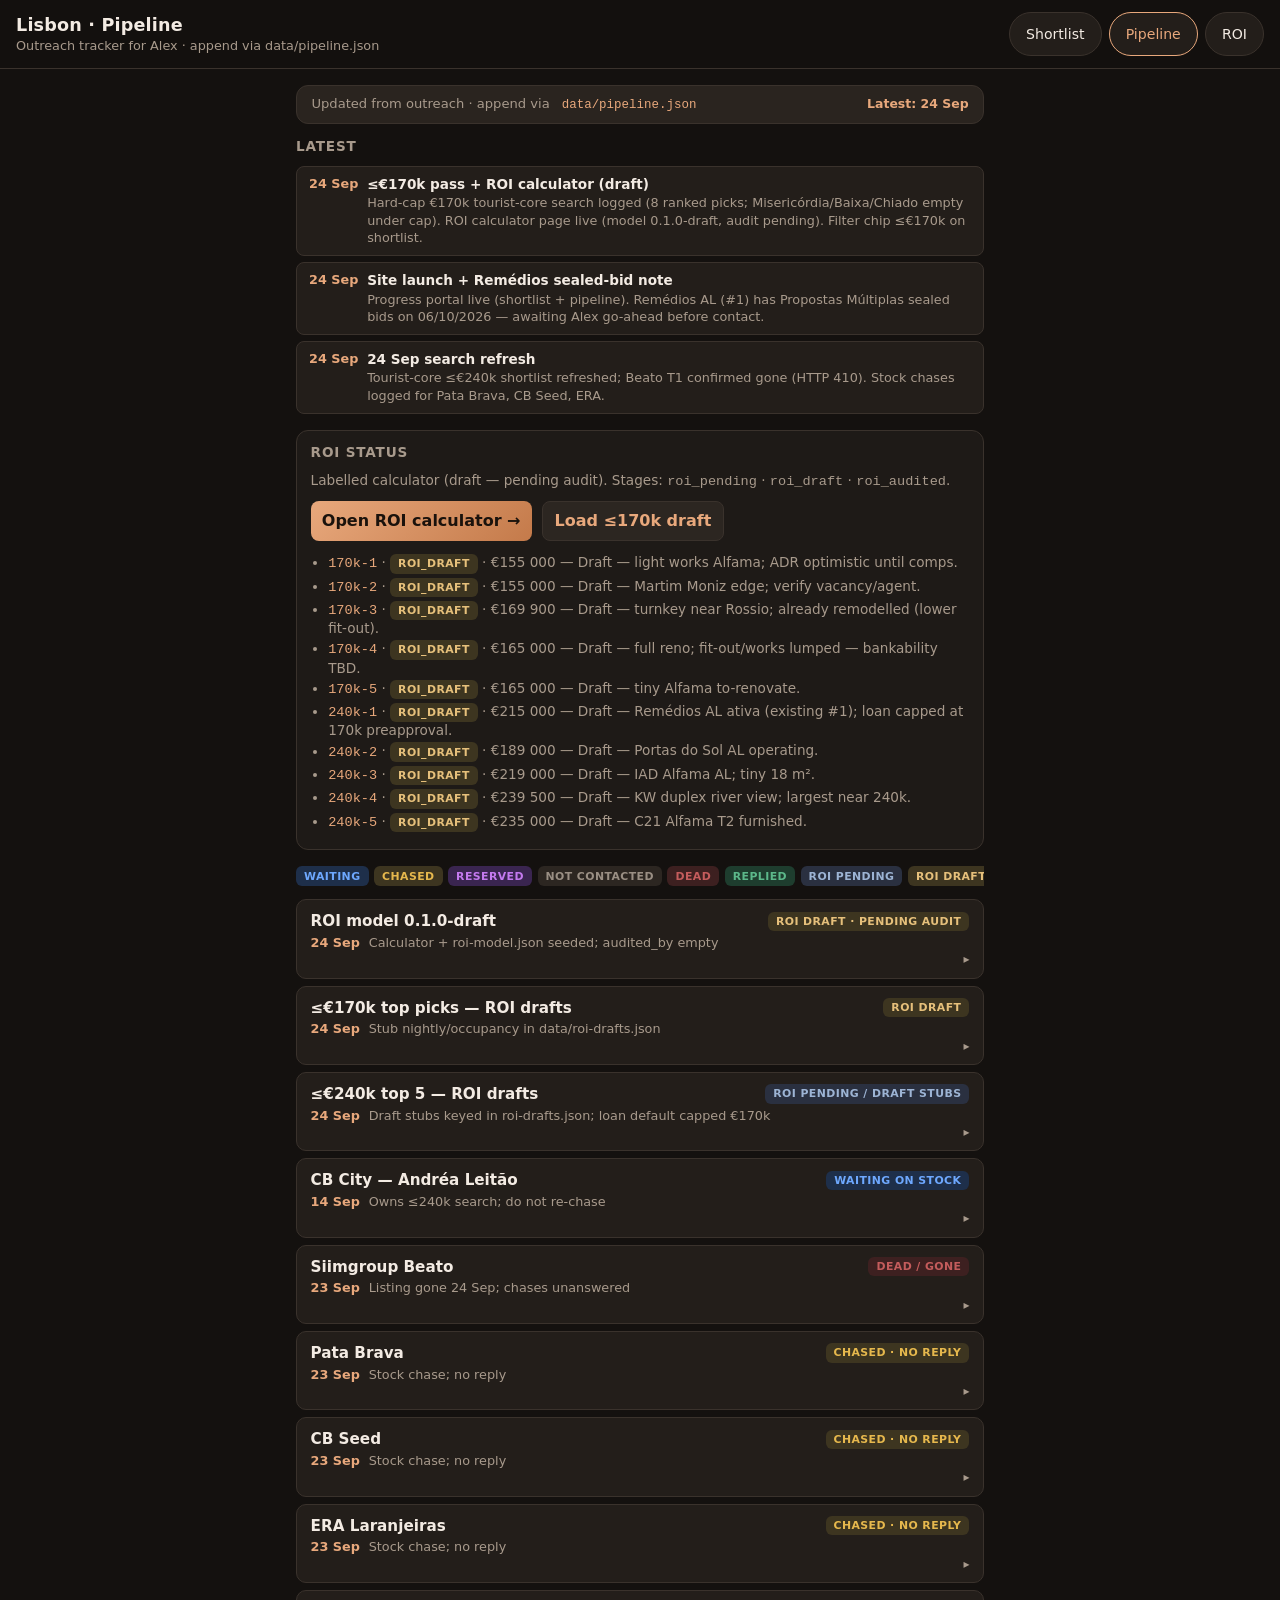
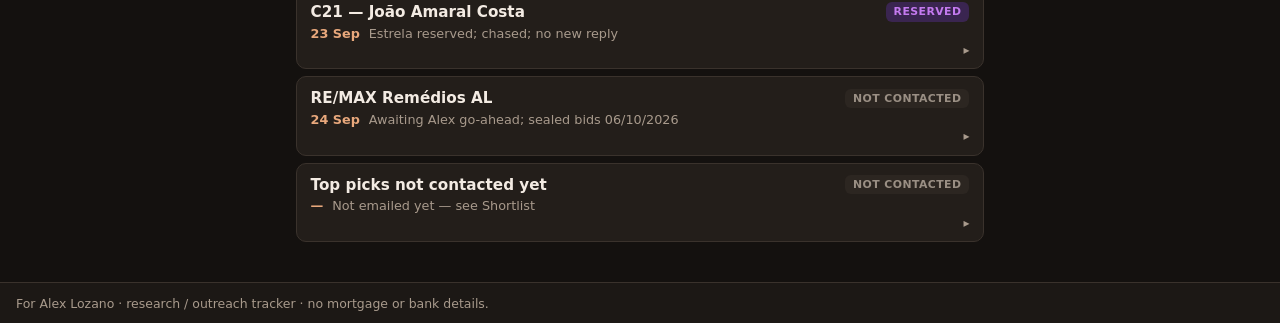
==== commit 6f7527fb: "Add ≤€170k shortlist band + draft ROI calculator - Merge 8 Imovirtual ≤170k tourist-core picks (band" ====
--- a/pipeline.html
+++ b/pipeline.html
@@ -19,6 +19,7 @@
     <nav class="nav">
       <a href="index.html">Shortlist</a>
       <a class="active" href="pipeline.html">Pipeline</a>
+      <a href="roi.html">ROI</a>
     </nav>
   </header>
 
@@ -33,6 +34,16 @@
       <div id="updates-list" class="updates-list"></div>
     </section>
 
+    <section class="roi-status-section" id="roi-status" aria-label="ROI status">
+      <h2 class="section-label">ROI status</h2>
+      <p style="margin:0 0 .35rem;color:var(--muted);font-size:.85rem">
+        Labelled calculator (draft — pending audit). Stages: <code>roi_pending</code> · <code>roi_draft</code> · <code>roi_audited</code>.
+      </p>
+      <a class="roi-link" href="roi.html">Open ROI calculator →</a>
+      <a class="roi-link" href="roi.html?draft=170k-1" style="background:#2c2621;color:var(--accent);border:1px solid var(--border)">Load ≤170k draft</a>
+      <ul class="roi-draft-list" id="roi-draft-list"><li>Loading drafts…</li></ul>
+    </section>
+
     <div class="stage-legend" aria-label="Stage legend">
       <span class="stage waiting">Waiting</span>
       <span class="stage chased">Chased</span>
@@ -40,6 +51,9 @@
       <span class="stage notcontacted">Not contacted</span>
       <span class="stage dead">Dead</span>
       <span class="stage replied">Replied</span>
+      <span class="stage roi_pending">ROI pending</span>
+      <span class="stage roi_draft">ROI draft</span>
+      <span class="stage roi_audited">ROI audited</span>
     </div>
 
     <div id="pipeline-list" class="pipeline-list"></div>
--- a/styles.css
+++ b/styles.css
@@ -307,3 +307,101 @@
   .card { padding: .7rem .75rem; }
   .portal-btn { padding: .45rem .6rem; font-size: .75rem; }
 }
+
+/* —— ROI calculator —— */
+.roi-wrap { max-width: 1100px; margin: 0 auto; padding: 1rem 1rem 3rem; }
+.roi-banner {
+  background: #2a241f; border: 1px solid var(--border); border-radius: 12px;
+  padding: .85rem 1rem; margin-bottom: 1rem;
+  display: flex; flex-direction: column; gap: .35rem;
+}
+.roi-banner strong { color: var(--accent); font-size: 1.05rem; }
+.roi-disclaimer { color: var(--muted); font-size: .8rem; }
+.roi-grid {
+  display: grid; grid-template-columns: 1.1fr 1fr; gap: 1rem; align-items: start;
+}
+@media (max-width: 900px) {
+  .roi-grid { grid-template-columns: 1fr; }
+}
+.roi-inputs, .roi-outputs, .roi-assumptions {
+  background: #1e1a17; border: 1px solid var(--border); border-radius: 12px; padding: .85rem;
+}
+.roi-assumptions { margin-top: 1rem; }
+.section-label { font-size: .85rem; text-transform: uppercase; letter-spacing: .06em; color: var(--muted); margin: 0 0 .75rem; }
+.section-label .muted { font-weight: 400; text-transform: none; letter-spacing: 0; }
+.roi-field {
+  display: flex; flex-direction: column; gap: .25rem;
+  padding: .55rem 0; border-bottom: 1px solid var(--border);
+}
+.roi-field-label { font-weight: 650; font-size: .9rem; display: flex; flex-wrap: wrap; gap: .35rem; align-items: baseline; }
+.assump-id {
+  font-size: .65rem; font-weight: 500; color: var(--muted);
+  background: #2c2621; padding: .1rem .35rem; border-radius: 4px;
+}
+.roi-field-input { display: flex; gap: .45rem; align-items: center; }
+.roi-field-input input {
+  flex: 1; min-width: 0; background: #12100e; border: 1px solid var(--border);
+  color: var(--text); border-radius: 8px; padding: .55rem .65rem; font: inherit; font-size: 1rem;
+  min-height: 44px;
+}
+.roi-field-input .unit { color: var(--muted); font-size: .8rem; min-width: 4.5rem; }
+.roi-field-note { color: var(--muted); font-size: .72rem; line-height: 1.35; }
+.roi-actions { display: flex; flex-wrap: wrap; gap: .5rem; margin-top: .85rem; }
+.btn {
+  background: linear-gradient(135deg, var(--accent), var(--accent2));
+  color: #1a120c; border: none; border-radius: 8px; padding: .55rem .85rem;
+  font-weight: 700; cursor: pointer; min-height: 44px; font: inherit;
+}
+.btn-ghost {
+  background: transparent; color: var(--text); border: 1px solid var(--border);
+}
+.draft-picker {
+  display: flex; flex-direction: column; gap: .35rem; margin-top: .85rem;
+  font-size: .8rem; color: var(--muted);
+}
+.draft-picker select {
+  background: #12100e; color: var(--text); border: 1px solid var(--border);
+  border-radius: 8px; padding: .5rem; min-height: 44px; font: inherit;
+}
+.output-cards {
+  display: grid; grid-template-columns: 1fr 1fr; gap: .55rem;
+}
+.out-card {
+  background: #12100e; border: 1px solid var(--border); border-radius: 10px; padding: .65rem .7rem;
+}
+.out-card.hi { border-color: #5a4a35; background: #241e18; }
+.out-card.neg .out-value { color: #f07178; }
+.out-label { font-size: .72rem; color: var(--muted); display: flex; flex-wrap: wrap; gap: .25rem; align-items: baseline; margin-bottom: .25rem; }
+.out-value { font-size: 1.25rem; font-weight: 750; color: var(--accent); }
+.out-unit { font-size: .68rem; color: var(--muted); }
+.assumptions-table-wrap { overflow-x: auto; -webkit-overflow-scrolling: touch; }
+.assumptions-table {
+  width: 100%; border-collapse: collapse; font-size: .78rem;
+}
+.assumptions-table th, .assumptions-table td {
+  text-align: left; padding: .45rem .5rem; border-bottom: 1px solid var(--border); vertical-align: top;
+}
+.assumptions-table th { color: var(--muted); font-weight: 650; white-space: nowrap; }
+.assumptions-table code { font-size: .7rem; }
+
+/* ROI pipeline stages */
+.stage.roi_pending, .stage.roi-pending { background: #2a3040; color: #9db4d4; }
+.stage.roi_draft, .stage.roi-draft { background: #3d3520; color: #e6c07b; }
+.stage.roi_audited, .stage.roi-audited { background: #1e3d2e; color: #7fd99a; }
+
+.roi-status-section {
+  background: #1e1a17; border: 1px solid var(--border); border-radius: 12px;
+  padding: .85rem; margin: 1rem 0;
+}
+.roi-status-section .roi-link {
+  display: inline-flex; align-items: center; gap: .35rem;
+  margin: .35rem .35rem .35rem 0; padding: .45rem .7rem; border-radius: 8px;
+  background: linear-gradient(135deg, var(--accent), var(--accent2));
+  color: #1a120c; font-weight: 700; text-decoration: none !important; min-height: 40px;
+}
+.roi-draft-list { margin: .5rem 0 0; padding-left: 1.1rem; color: var(--muted); font-size: .85rem; }
+.roi-draft-list li { margin: .25rem 0; }
+.badge.band-170k { background: #1e3d2e; color: #7fd99a; }
+.badge.band-240k { background: #1e2f4a; color: #8bb4e8; }
+.badge.capex, .badge.light-works { background: #3d3520; color: #e6c07b; }
+.badge.roi_pending, .badge.roi_draft, .badge.roi_audited { background: #2a3040; color: #9db4d4; font-size: .65rem; }
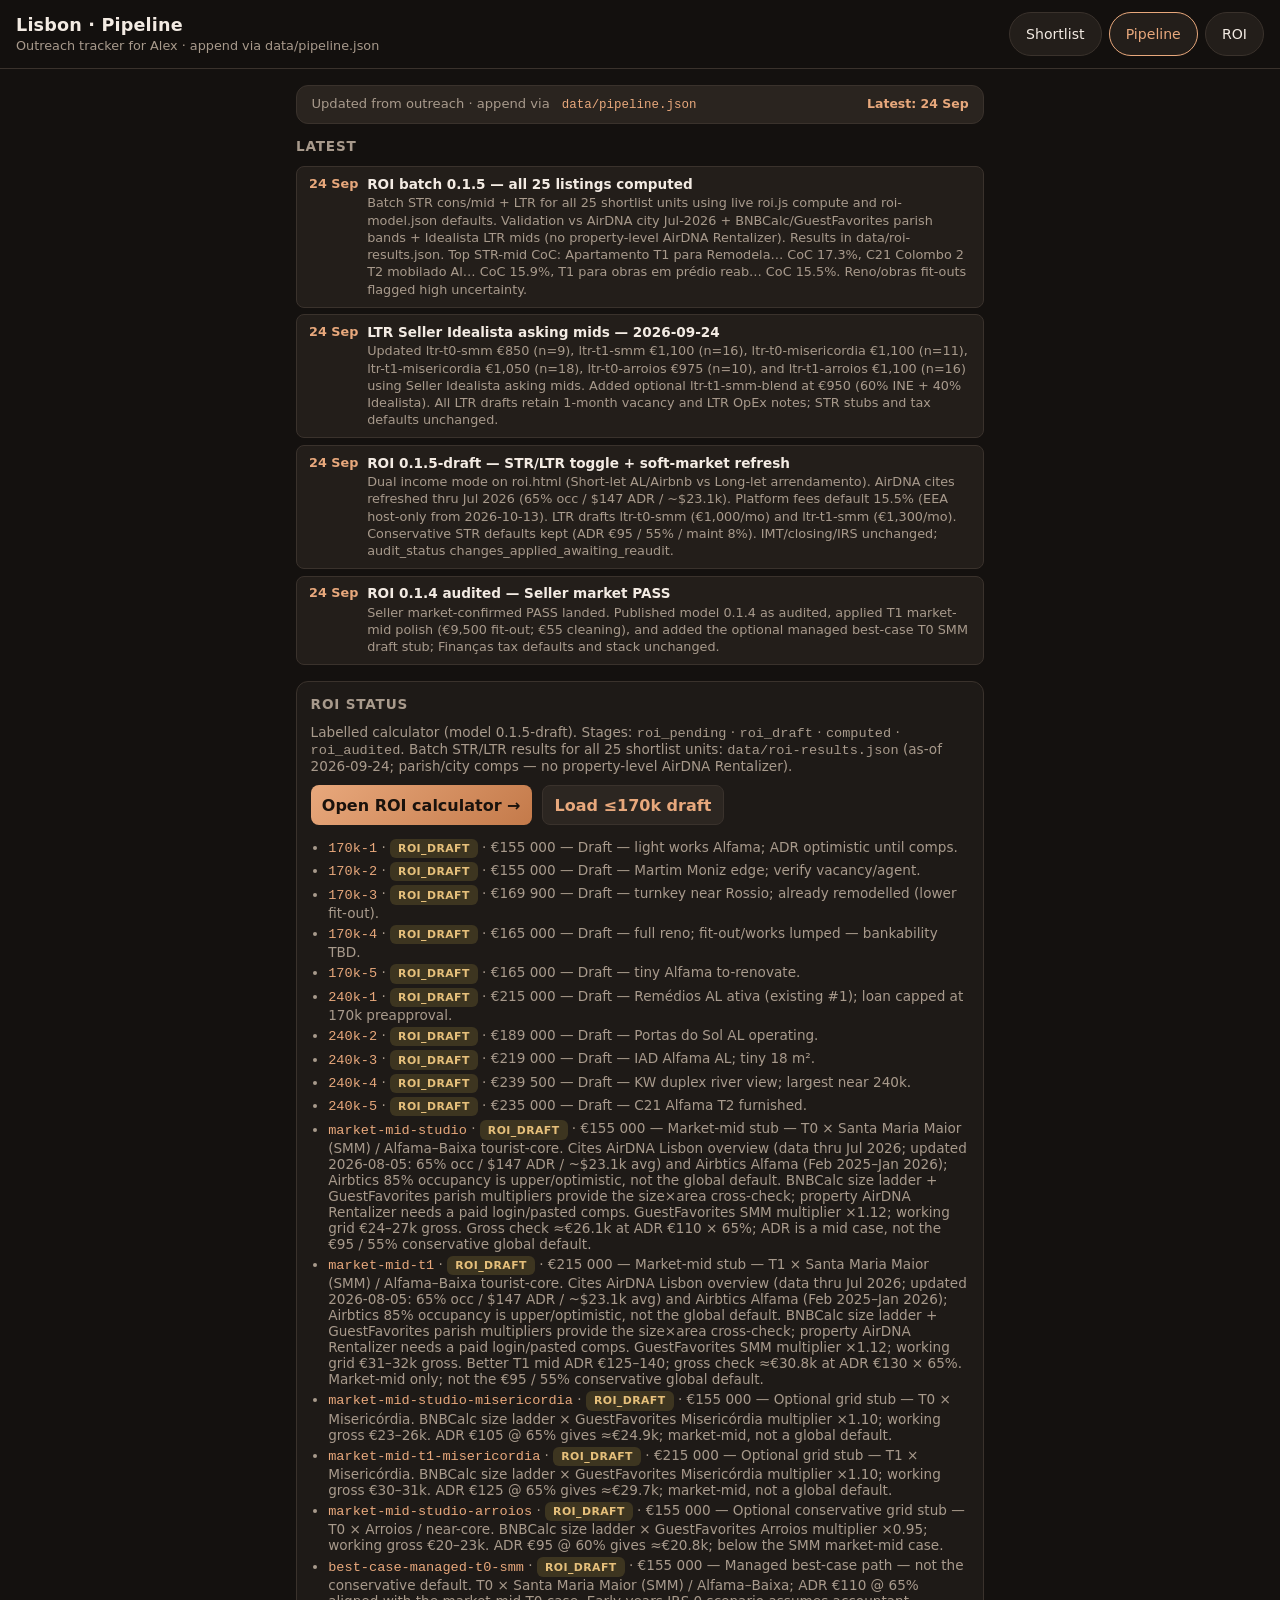
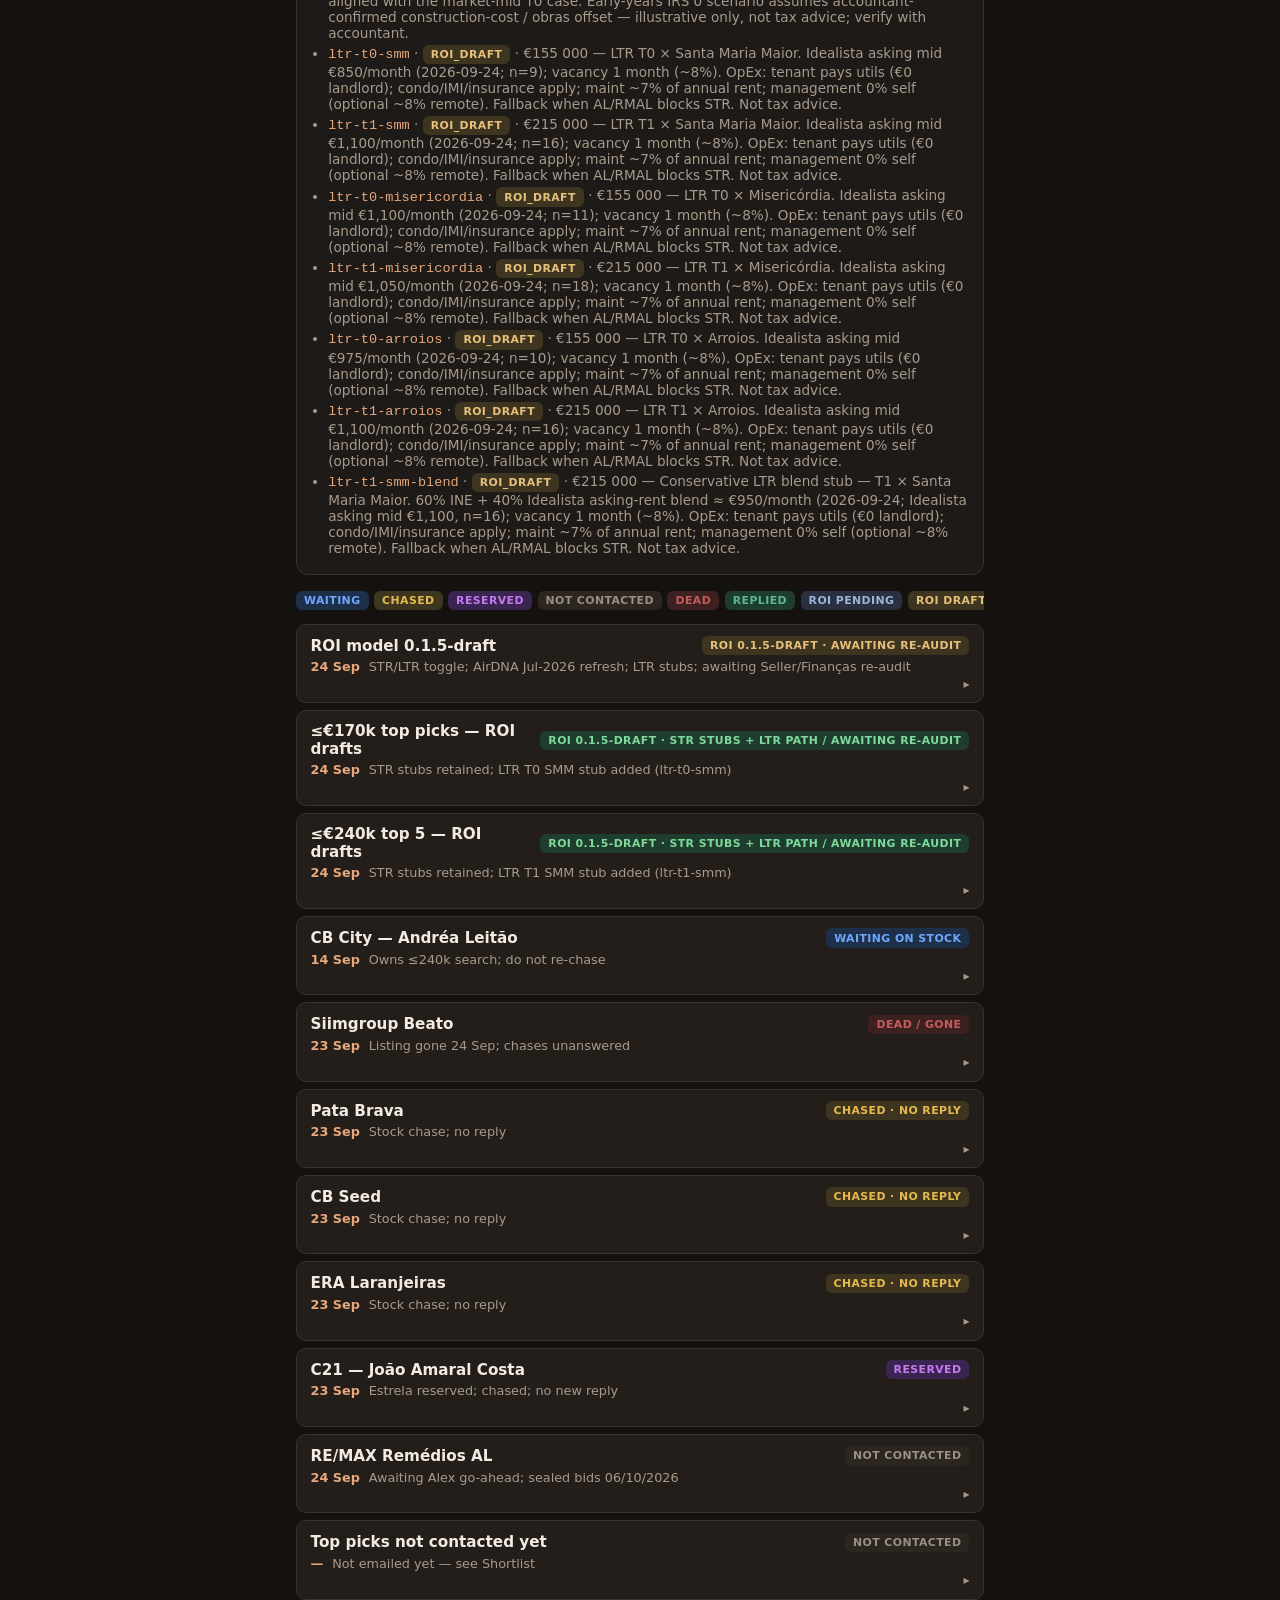
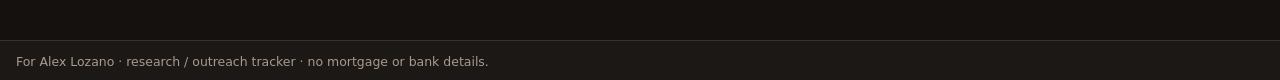
==== commit 083db8b9: "ROI batch 0.1.5: compute STR/LTR for all 25 shortlist listings Add data/roi-results.json (parish/cit" ====
--- a/pipeline.html
+++ b/pipeline.html
@@ -37,7 +37,8 @@
     <section class="roi-status-section" id="roi-status" aria-label="ROI status">
       <h2 class="section-label">ROI status</h2>
       <p style="margin:0 0 .35rem;color:var(--muted);font-size:.85rem">
-        Labelled calculator (draft — pending audit). Stages: <code>roi_pending</code> · <code>roi_draft</code> · <code>roi_audited</code>.
+        Labelled calculator (model 0.1.5-draft). Stages: <code>roi_pending</code> · <code>roi_draft</code> · <code>computed</code> · <code>roi_audited</code>.
+        Batch STR/LTR results for all 25 shortlist units: <code>data/roi-results.json</code> (as-of 2026-09-24; parish/city comps — no property-level AirDNA Rentalizer).
       </p>
       <a class="roi-link" href="roi.html">Open ROI calculator →</a>
       <a class="roi-link" href="roi.html?draft=170k-1" style="background:#2c2621;color:var(--accent);border:1px solid var(--border)">Load ≤170k draft</a>
--- a/styles.css
+++ b/styles.css
@@ -317,6 +317,26 @@
 }
 .roi-banner strong { color: var(--accent); font-size: 1.05rem; }
 .roi-disclaimer { color: var(--muted); font-size: .8rem; }
+.roi-tax-banner {
+  margin: 0 0 .75rem;
+  padding: .65rem .75rem;
+  border: 1px solid #70552d;
+  background: #2a2419;
+  color: #f0d9a3;
+  font-size: .82rem;
+  line-height: 1.4;
+}
+.roi-footnote, .typology-hint {
+  color: var(--muted);
+  font-size: .78rem;
+  line-height: 1.45;
+  margin: .75rem 0 0;
+}
+.typology-hint {
+  padding-top: .5rem;
+  border-top: 1px solid var(--line);
+}
+
 .roi-grid {
   display: grid; grid-template-columns: 1.1fr 1fr; gap: 1rem; align-items: start;
 }
@@ -405,3 +425,27 @@
 .badge.band-240k { background: #1e2f4a; color: #8bb4e8; }
 .badge.capex, .badge.light-works { background: #3d3520; color: #e6c07b; }
 .badge.roi_pending, .badge.roi_draft, .badge.roi_audited { background: #2a3040; color: #9db4d4; font-size: .65rem; }
+
+/* Income mode toggle (ROI 0.1.5) */
+.income-mode-toggle {
+  display: flex; flex-direction: column; gap: .45rem;
+  margin-bottom: .85rem; padding: .75rem; border-radius: 10px;
+  background: #1e1a17; border: 1px solid var(--border);
+}
+.income-mode-label {
+  font-size: .75rem; text-transform: uppercase; letter-spacing: .06em;
+  color: var(--muted); font-weight: 650;
+}
+.income-mode-btns { display: flex; flex-wrap: wrap; gap: .4rem; }
+.mode-btn {
+  flex: 1; min-width: 9rem; min-height: 44px;
+  background: #12100e; color: var(--text); border: 1px solid var(--border);
+  border-radius: 8px; padding: .5rem .7rem; font: inherit; font-size: .85rem;
+  font-weight: 650; cursor: pointer;
+}
+.mode-btn.active {
+  background: linear-gradient(135deg, var(--accent), var(--accent2));
+  color: #1a120c; border-color: transparent;
+}
+.income-mode-hint { margin: 0; color: var(--muted); font-size: .72rem; line-height: 1.35; }
+.roi-field[hidden], .roi-field.is-hidden { display: none; }
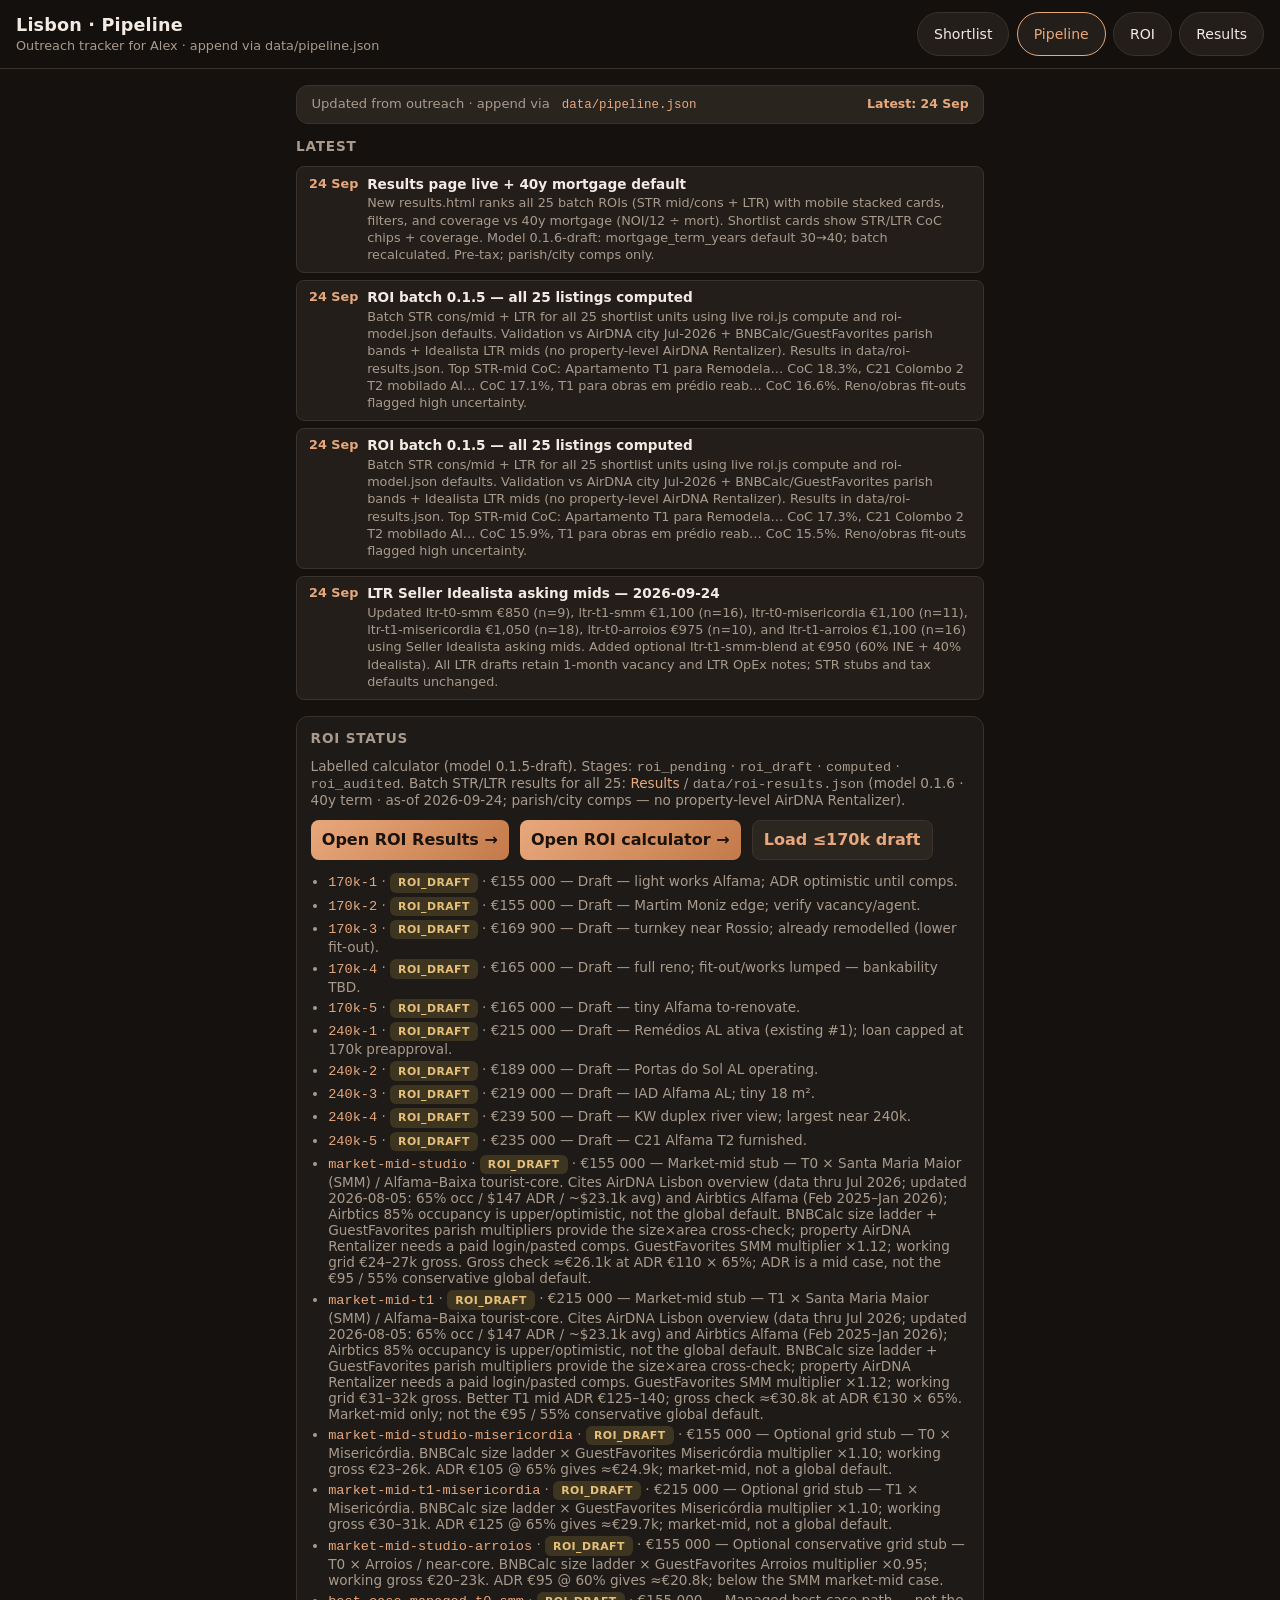
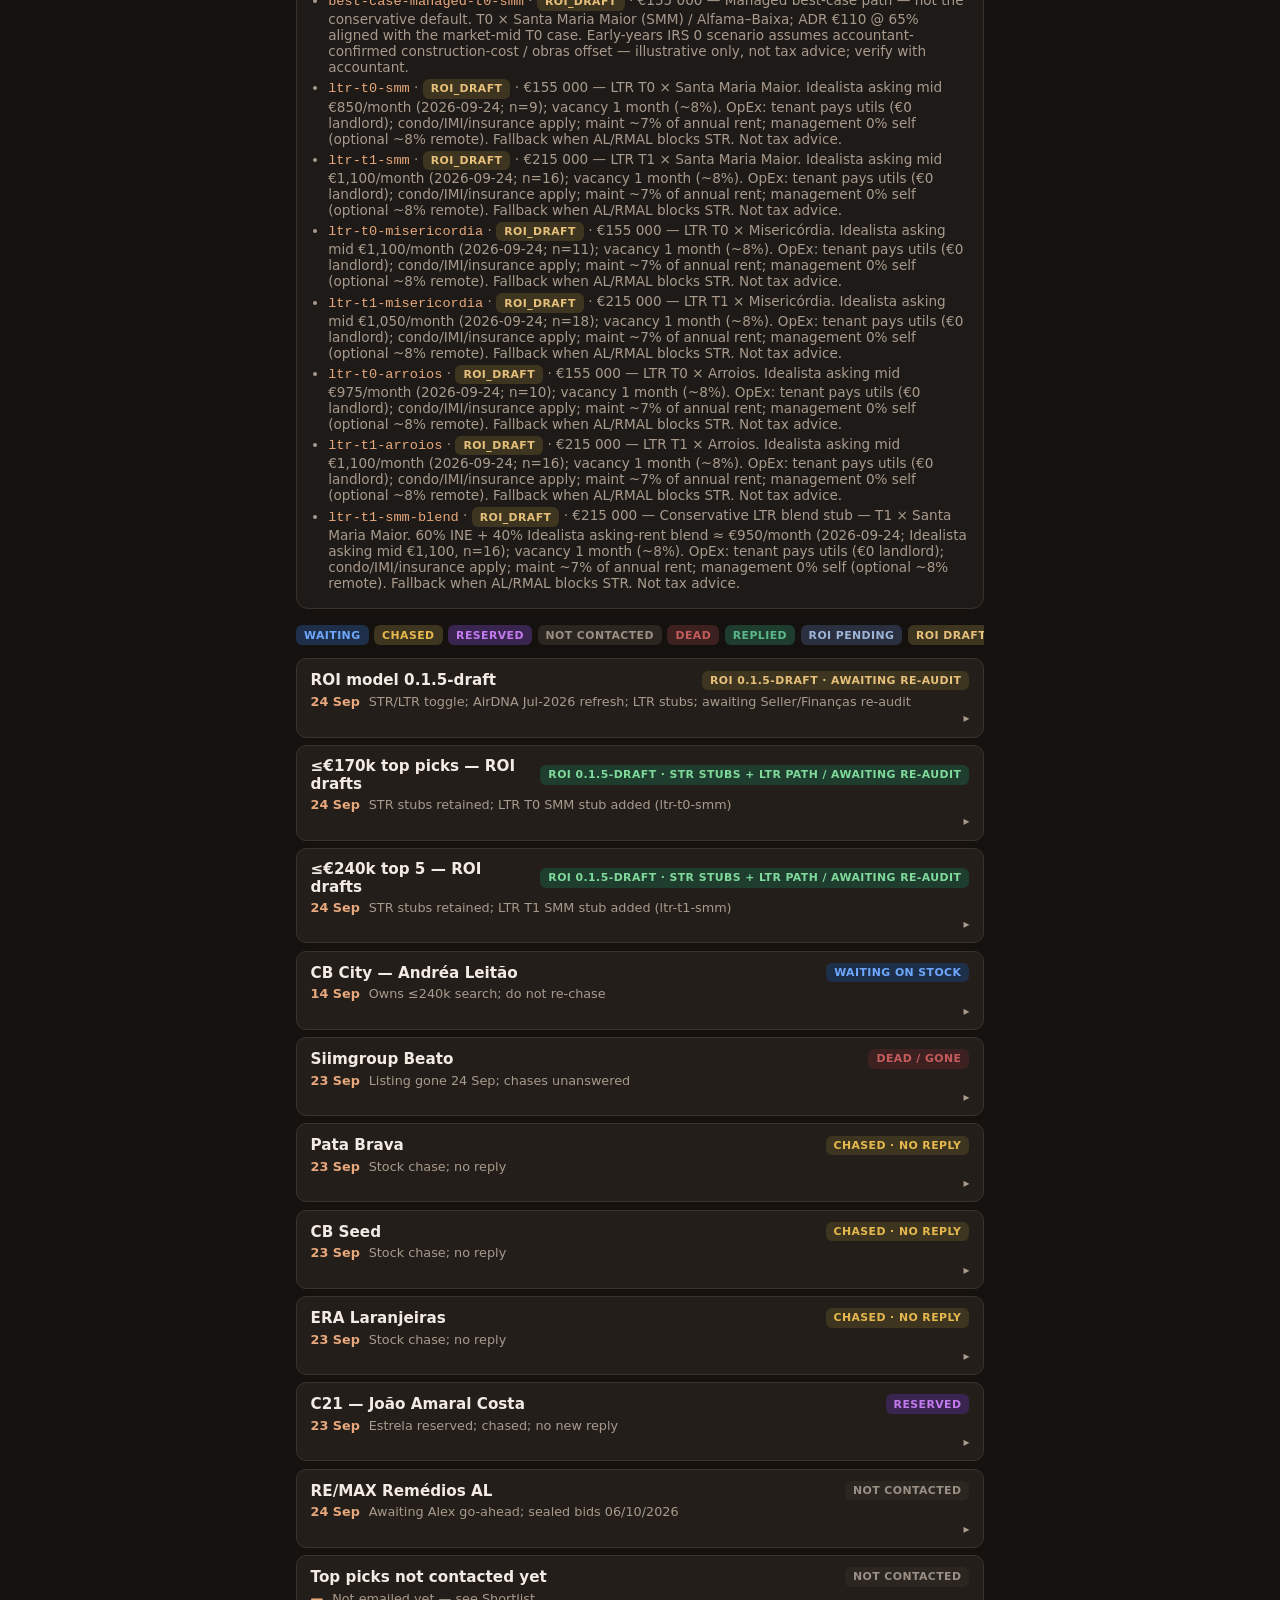
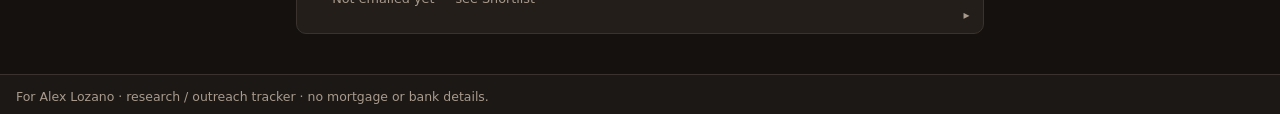
==== commit 92c0c837: "Results page + 40y mortgage default + iPhone mobile polish Add results.html ranked batch view (stack" ====
--- a/pipeline.html
+++ b/pipeline.html
@@ -16,10 +16,11 @@
       </h1>
       <p>Outreach tracker for Alex · append via data/pipeline.json</p>
     </div>
-    <nav class="nav">
+    <nav class="nav" aria-label="Primary">
       <a href="index.html">Shortlist</a>
       <a class="active" href="pipeline.html">Pipeline</a>
       <a href="roi.html">ROI</a>
+      <a href="results.html">Results</a>
     </nav>
   </header>
 
@@ -38,8 +39,9 @@
       <h2 class="section-label">ROI status</h2>
       <p style="margin:0 0 .35rem;color:var(--muted);font-size:.85rem">
         Labelled calculator (model 0.1.5-draft). Stages: <code>roi_pending</code> · <code>roi_draft</code> · <code>computed</code> · <code>roi_audited</code>.
-        Batch STR/LTR results for all 25 shortlist units: <code>data/roi-results.json</code> (as-of 2026-09-24; parish/city comps — no property-level AirDNA Rentalizer).
+        Batch STR/LTR results for all 25: <a href="results.html">Results</a> / <code>data/roi-results.json</code> (model 0.1.6 · 40y term · as-of 2026-09-24; parish/city comps — no property-level AirDNA Rentalizer).
       </p>
+      <a class="roi-link" href="results.html">Open ROI Results →</a>
       <a class="roi-link" href="roi.html">Open ROI calculator →</a>
       <a class="roi-link" href="roi.html?draft=170k-1" style="background:#2c2621;color:var(--accent);border:1px solid var(--border)">Load ≤170k draft</a>
       <ul class="roi-draft-list" id="roi-draft-list"><li>Loading drafts…</li></ul>
--- a/styles.css
+++ b/styles.css
@@ -449,3 +449,278 @@
 }
 .income-mode-hint { margin: 0; color: var(--muted); font-size: .72rem; line-height: 1.35; }
 .roi-field[hidden], .roi-field.is-hidden { display: none; }
+
+/* —— ROI Results page (mobile-first stacked cards) —— */
+.results-wrap {
+  max-width: 720px;
+  margin: 0 auto;
+  padding: 1rem calc(1rem + var(--safe-right)) 2.5rem calc(1rem + var(--safe-left));
+}
+.results-banner {
+  background: #2a241f;
+  border: 1px solid var(--border);
+  border-radius: var(--radius);
+  padding: .85rem 1rem;
+  margin-bottom: .9rem;
+  display: flex;
+  flex-direction: column;
+  gap: .35rem;
+}
+.results-banner strong { color: var(--accent); font-size: 1.05rem; }
+.method-note {
+  margin: 0;
+  color: var(--muted);
+  font-size: .82rem;
+  line-height: 1.45;
+}
+.results-meta {
+  margin: 0;
+  color: var(--accent);
+  font-size: .75rem;
+  font-weight: 600;
+}
+.results-toolbar {
+  margin-bottom: .55rem;
+  flex-wrap: wrap;
+}
+.results-count {
+  margin: 0 0 .55rem;
+  color: var(--muted);
+  font-size: .8rem;
+}
+.results-list {
+  display: flex;
+  flex-direction: column;
+  gap: .7rem;
+}
+.result-card {
+  background: var(--panel);
+  border: 1px solid var(--border);
+  border-radius: var(--radius);
+  padding: .85rem 1rem;
+  box-shadow: var(--shadow);
+  /* tap-friendly — no hover-only affordance */
+  -webkit-tap-highlight-color: transparent;
+}
+.result-card:active { border-color: var(--accent); }
+.result-card-top {
+  display: flex;
+  gap: .75rem;
+  align-items: flex-start;
+}
+.result-card-body { flex: 1; min-width: 0; }
+.result-card-body h2 {
+  margin: 0 0 .35rem;
+  font-size: 1rem;
+  line-height: 1.35;
+  font-weight: 650;
+}
+.result-card-body h2 a {
+  color: var(--text);
+  text-decoration: none;
+  /* larger tap target on title */
+  display: inline;
+}
+.result-card-body h2 a:active { color: var(--accent); }
+.result-metrics {
+  display: grid;
+  grid-template-columns: 1fr 1fr;
+  gap: .45rem;
+  margin-top: .7rem;
+}
+.metric {
+  background: #12100e;
+  border: 1px solid var(--border);
+  border-radius: 10px;
+  padding: .55rem .65rem;
+  min-height: 56px;
+  display: flex;
+  flex-direction: column;
+  justify-content: center;
+  gap: .15rem;
+}
+.metric.hi {
+  border-color: #5a4a35;
+  background: #241e18;
+}
+.metric.neg .metric-value { color: #f07178; }
+.metric-label {
+  font-size: .68rem;
+  text-transform: uppercase;
+  letter-spacing: .04em;
+  color: var(--muted);
+  font-weight: 650;
+}
+.metric-value {
+  font-size: 1.05rem;
+  font-weight: 750;
+  color: var(--accent);
+  word-break: break-word;
+}
+.badge.al-risk { color: #e6b84d; border-color: #7a6630; }
+.badge.reno { color: #e6c07b; border-color: #7a6630; background: #3d3520; }
+.badge.cf-neg { color: #f07178; border-color: #6a3030; }
+
+/* Shortlist ROI chips */
+.roi-chips {
+  display: flex;
+  flex-wrap: wrap;
+  gap: .35rem;
+  margin: .15rem 0 .5rem;
+}
+.roi-chip {
+  font-size: .72rem;
+  font-weight: 650;
+  padding: .28rem .55rem;
+  border-radius: 999px;
+  background: #2a241f;
+  border: 1px solid var(--border);
+  color: var(--muted);
+  white-space: nowrap;
+  line-height: 1.2;
+}
+.roi-chip.str {
+  color: var(--accent);
+  border-color: #5a4a35;
+  background: #241e18;
+}
+.roi-chip.ltr { color: #8bb4e8; border-color: #3d5a8a; }
+.roi-chip.cf { color: #7fd99a; border-color: #2f6a4c; }
+
+/* —— Large-iPhone / Pro Max polish (~430px) —— */
+@media (max-width: 900px) {
+  .results-wrap {
+    padding: .85rem calc(.85rem + var(--safe-right)) 2.5rem calc(.85rem + var(--safe-left));
+  }
+  .results-toolbar {
+    flex-direction: column;
+    align-items: stretch;
+    gap: .55rem;
+  }
+  .results-toolbar .chip-row {
+    width: 100%;
+  }
+  .results-toolbar .sort-label {
+    width: 100%;
+    justify-content: space-between;
+  }
+  .results-toolbar .sort-select {
+    flex: 1;
+    min-height: 44px;
+    font-size: 16px; /* avoid iOS input zoom */
+  }
+  .result-metrics {
+    grid-template-columns: 1fr 1fr;
+  }
+  .nav {
+    width: 100%;
+    flex-wrap: nowrap;
+    overflow-x: auto;
+    -webkit-overflow-scrolling: touch;
+    scrollbar-width: none;
+    gap: .35rem;
+    padding-bottom: .15rem;
+  }
+  .nav::-webkit-scrollbar { display: none; }
+  .nav a {
+    flex: 1 0 auto;
+    min-width: 4.5rem;
+    justify-content: center;
+    min-height: 44px;
+    padding: .5rem .7rem;
+    font-size: .82rem;
+  }
+  /* Shortlist toolbar: keep chips scrollable, sort full-width below on narrow */
+  .toolbar {
+    flex-wrap: wrap;
+  }
+  .toolbar .sort-label {
+    width: 100%;
+    justify-content: space-between;
+    margin-top: .15rem;
+  }
+  .toolbar .sort-select {
+    flex: 1;
+    min-height: 44px;
+    font-size: 16px;
+  }
+  .card-body h2 { font-size: 1rem; }
+  .roi-chips { gap: .3rem; }
+  /* ROI calculator: thumb-friendly full-width inputs */
+  .roi-wrap { padding: .85rem calc(.85rem + var(--safe-right)) 3rem calc(.85rem + var(--safe-left)); }
+  .roi-field-input input,
+  .draft-picker select,
+  .mode-btn {
+    font-size: 16px;
+    min-height: 44px;
+  }
+  .income-mode-btns { flex-direction: column; }
+  .mode-btn { min-width: 0; width: 100%; }
+  .output-cards { grid-template-columns: 1fr 1fr; }
+  .assumptions-table-wrap {
+    margin: 0 -.25rem;
+    padding: 0 .25rem;
+  }
+}
+
+@media (max-width: 430px) {
+  .result-metrics { grid-template-columns: 1fr 1fr; gap: .4rem; }
+  .metric { padding: .5rem .55rem; min-height: 52px; }
+  .metric-value { font-size: 1rem; }
+  .result-card { padding: .75rem .8rem; }
+  .mobile-map-toggle {
+    bottom: calc(1.1rem + var(--safe-bottom));
+    right: calc(1.1rem + var(--safe-right));
+    min-height: 48px;
+    min-width: 80px;
+    font-size: 1rem;
+  }
+  .chip { min-height: 40px; padding: .45rem .8rem; font-size: .82rem; }
+}
+
+/* Prevent accidental horizontal scroll on all pages */
+html, body { overflow-x: hidden; max-width: 100vw; }
+.page-results, .page-roi, .page-pipeline, .page-shortlist {
+  overflow-x: hidden;
+}
+
+
+/* Coverage chips (40y mortgage vs NOI/12) */
+.coverage-row {
+  display: flex;
+  flex-wrap: wrap;
+  gap: .35rem;
+  margin-top: .65rem;
+}
+.cov-chip {
+  font-size: .72rem;
+  font-weight: 650;
+  line-height: 1.3;
+  padding: .35rem .55rem;
+  border-radius: 8px;
+  background: #2a241f;
+  border: 1px solid var(--border);
+  color: var(--muted);
+  flex: 1 1 auto;
+  min-width: min(100%, 10rem);
+}
+.cov-chip:empty { display: none; }
+.cov-ok, .roi-chip.cov-ok {
+  color: #7fd99a;
+  border-color: #2f6a4c;
+  background: #1e3d2e;
+}
+.cov-tight, .roi-chip.cov-tight {
+  color: #e6c07b;
+  border-color: #7a6630;
+  background: #3d3520;
+}
+.cov-below, .roi-chip.cov-below {
+  color: #f07178;
+  border-color: #6a3030;
+  background: #3d2020;
+}
+.roi-chip.cov {
+  white-space: normal;
+  max-width: 100%;
+}
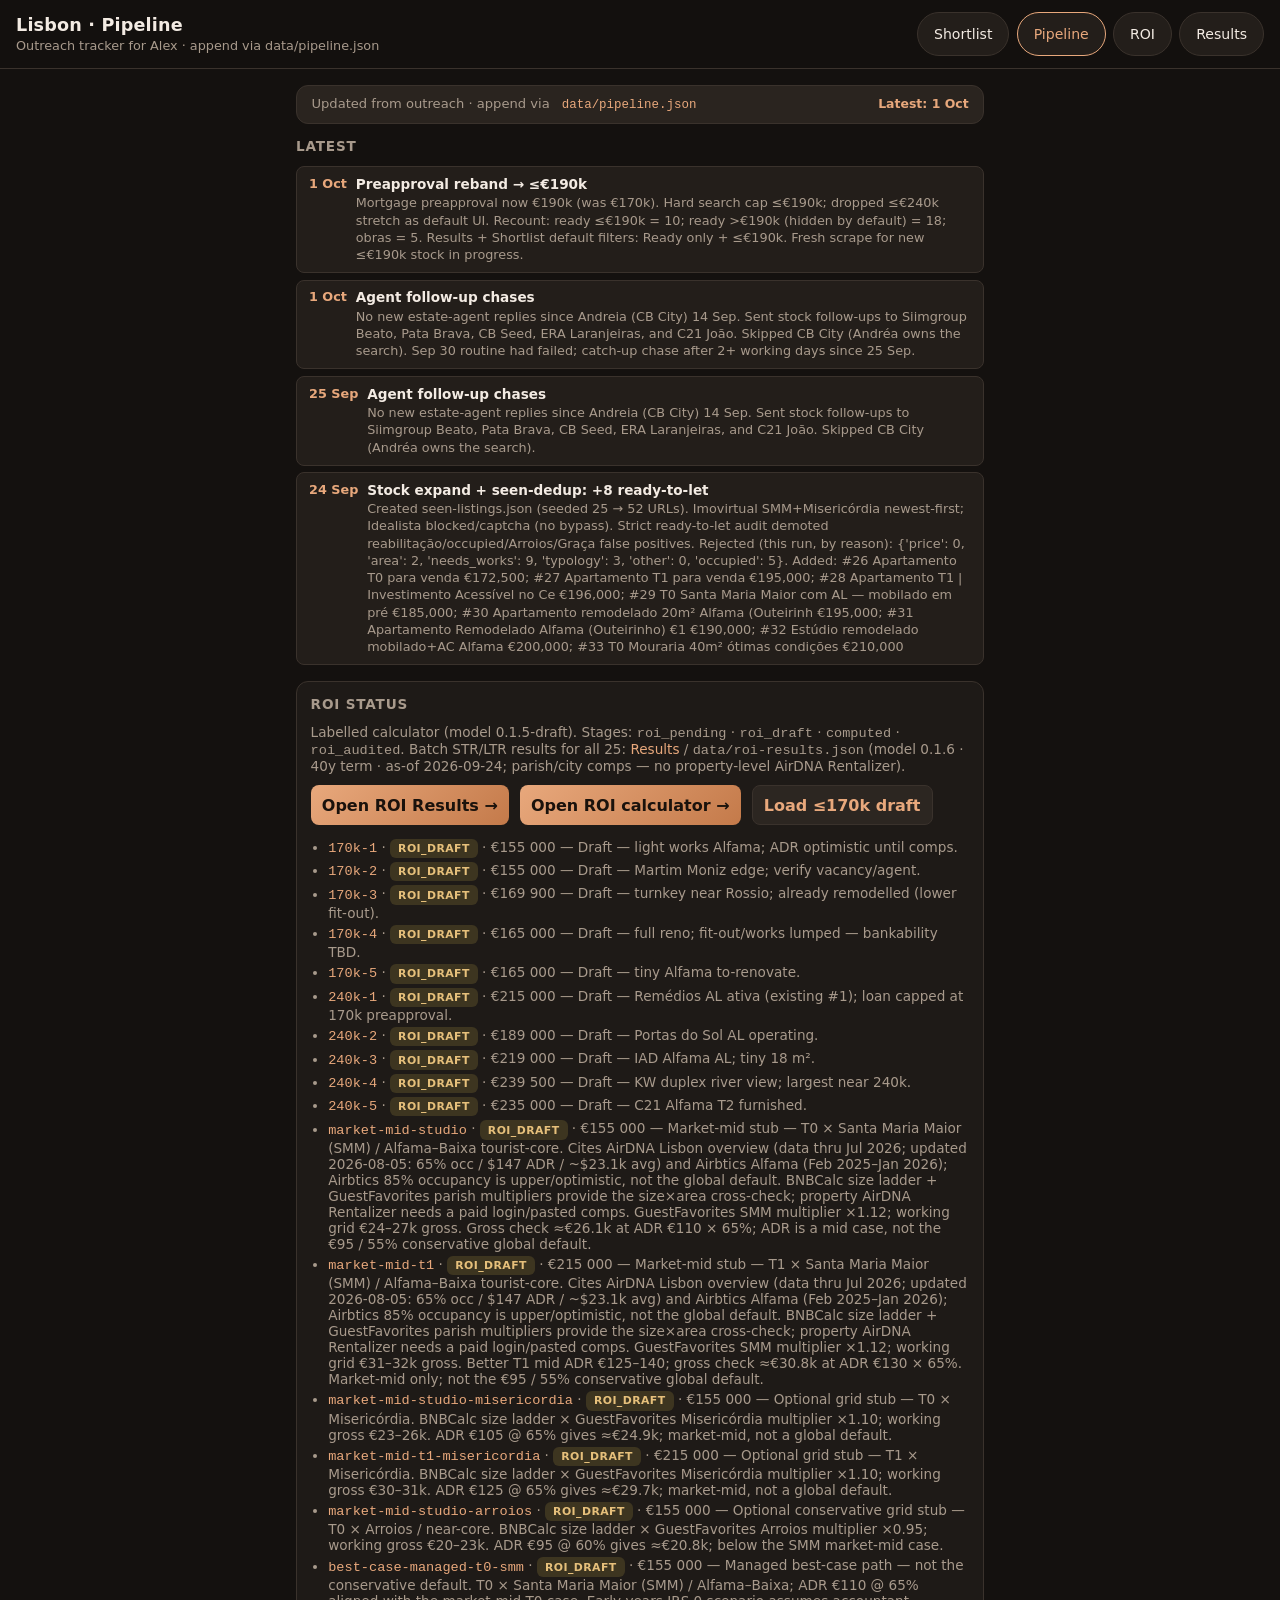
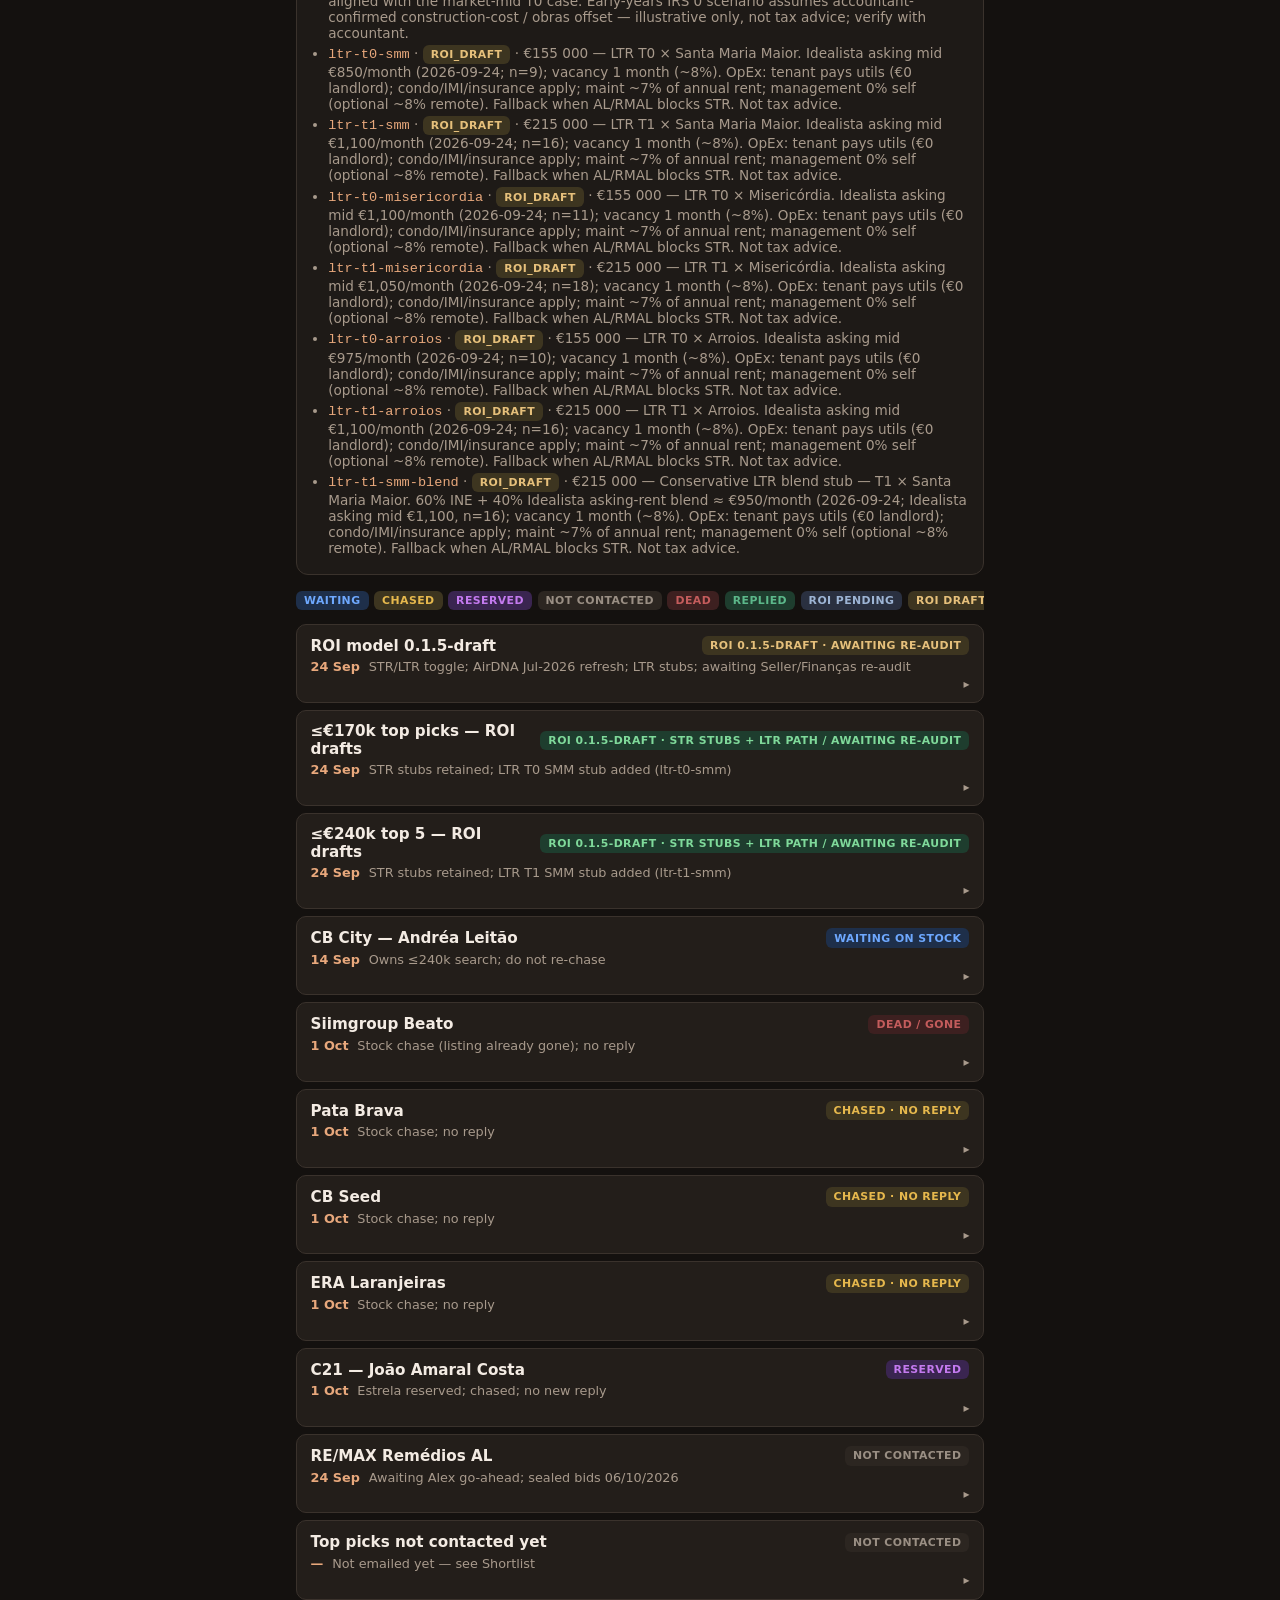
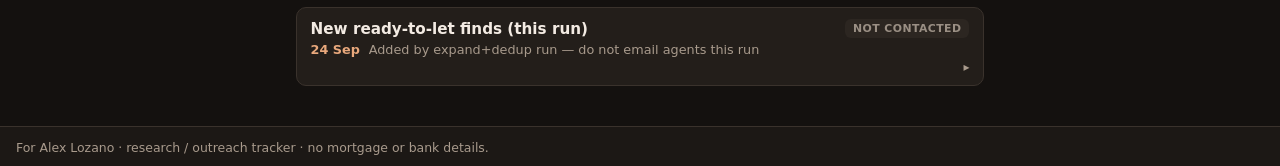
==== commit 5ac16341: "feat: reband portal to ≤€190k preapproval (drop 240k stretch default) Mortgage preapproval now €190k" ====
--- a/pipeline.html
+++ b/pipeline.html
@@ -3,7 +3,7 @@
 <head>
   <meta charset="UTF-8" />
   <meta name="viewport" content="width=device-width, initial-scale=1, viewport-fit=cover" />
-  <title>Pipeline · Lisbon · ≤€240k</title>
+  <title>Pipeline · Lisbon · ≤€190k</title>
   <meta name="description" content="Agency outreach tracker for Alex Lozano Lisbon property search." />
   <link rel="stylesheet" href="styles.css" />
 </head>
--- a/styles.css
+++ b/styles.css
@@ -422,6 +422,7 @@
 .roi-draft-list { margin: .5rem 0 0; padding-left: 1.1rem; color: var(--muted); font-size: .85rem; }
 .roi-draft-list li { margin: .25rem 0; }
 .badge.band-170k { background: #1e3d2e; color: #7fd99a; }
+.badge.band-190k { background: #1e3d2e; color: #7fd99a; }
 .badge.band-240k { background: #1e2f4a; color: #8bb4e8; }
 .badge.capex, .badge.light-works { background: #3d3520; color: #e6c07b; }
 .badge.roi_pending, .badge.roi_draft, .badge.roi_audited { background: #2a3040; color: #9db4d4; font-size: .65rem; }
@@ -724,3 +725,142 @@
   white-space: normal;
   max-width: 100%;
 }
+
+/* —— Plain-language ROI display —— */
+.roi-line {
+  margin: .15rem 0 .5rem;
+  color: var(--text);
+  font-size: .84rem;
+  line-height: 1.35;
+  font-weight: 600;
+}
+.roi-line strong { font-weight: 750; }
+.roi-line.cov-ok strong { color: #7fd99a; }
+.roi-line.cov-tight strong { color: #e6c07b; }
+.roi-line.cov-below strong { color: #f07178; }
+.roi-line-muted { color: var(--muted); font-weight: 500; }
+
+/* —— Results: one-glance mobile cards —— */
+.results-banner {
+  padding: .65rem .85rem;
+  margin-bottom: .85rem;
+}
+.results-banner .method-note {
+  font-size: .82rem;
+  line-height: 1.3;
+}
+.results-list { gap: 1rem; }
+.result-card {
+  padding: .95rem 1rem;
+  margin: 0;
+}
+.result-summary {
+  display: flex;
+  flex-wrap: wrap;
+  align-items: baseline;
+  gap: .2rem .55rem;
+  line-height: 1.2;
+}
+.result-rank {
+  color: var(--muted);
+  font-size: .95rem;
+  font-weight: 700;
+}
+.result-price {
+  color: var(--accent);
+  font-size: 1.25rem;
+  font-weight: 750;
+}
+.result-property {
+  color: var(--text);
+  font-size: .98rem;
+  font-weight: 650;
+}
+.result-area {
+  color: var(--muted);
+  font-size: .95rem;
+}
+.result-title {
+  margin: .3rem 0 0;
+  color: var(--muted);
+  font-size: 1.05rem;
+  line-height: 1.3;
+  font-weight: 500;
+  display: -webkit-box;
+  -webkit-line-clamp: 1;
+  -webkit-box-orient: vertical;
+  overflow: hidden;
+}
+.shortlet-status {
+  margin: .8rem 0 .4rem;
+  padding: .65rem .75rem;
+  border: 1px solid var(--border);
+  border-radius: 10px;
+  background: #12100e;
+  line-height: 1.2;
+}
+.shortlet-status .shortlet-label {
+  color: var(--muted);
+  font-size: .85rem;
+  font-weight: 600;
+}
+.shortlet-status strong {
+  font-size: 1.35rem;
+  font-weight: 800;
+}
+.shortlet-status.cov-ok {
+  border-color: #2f6a4c;
+  background: #1e3d2e;
+}
+.shortlet-status.cov-ok strong { color: #7fd99a; }
+.shortlet-status.cov-tight {
+  border-color: #7a6630;
+  background: #3d3520;
+}
+.shortlet-status.cov-tight strong { color: #e6c07b; }
+.shortlet-status.cov-below {
+  border-color: #6a3030;
+  background: #3d2020;
+}
+.shortlet-status.cov-below strong { color: #f07178; }
+.shortlet-detail,
+.longlet-line,
+.cash-needed {
+  margin: 0;
+  color: var(--muted);
+  font-size: .84rem;
+  line-height: 1.4;
+}
+.longlet-line { margin-top: .2rem; }
+.longlet-line strong { font-weight: 700; }
+.longlet-line strong.cov-ok { color: #7fd99a; }
+.longlet-line strong.cov-tight { color: #e6c07b; }
+.longlet-line strong.cov-below { color: #f07178; }
+.cash-needed {
+  margin-top: .35rem;
+  color: var(--text);
+  font-weight: 650;
+}
+.result-card > .badges {
+  margin: .55rem 0 .65rem;
+}
+.result-link {
+  display: inline-flex;
+  align-items: center;
+  gap: .35rem;
+  min-height: 44px;
+  padding: .45rem .7rem;
+  border: 1px solid var(--border);
+  border-radius: 8px;
+  background: #2a241f;
+  color: var(--accent);
+  font-size: .85rem;
+  font-weight: 700;
+}
+.result-link:hover { border-color: var(--accent); text-decoration: none; }
+
+@media (max-width: 430px) {
+  .result-card { padding: .85rem .8rem; }
+  .result-price { font-size: 1.2rem; }
+  .shortlet-status strong { font-size: 1.3rem; }
+}
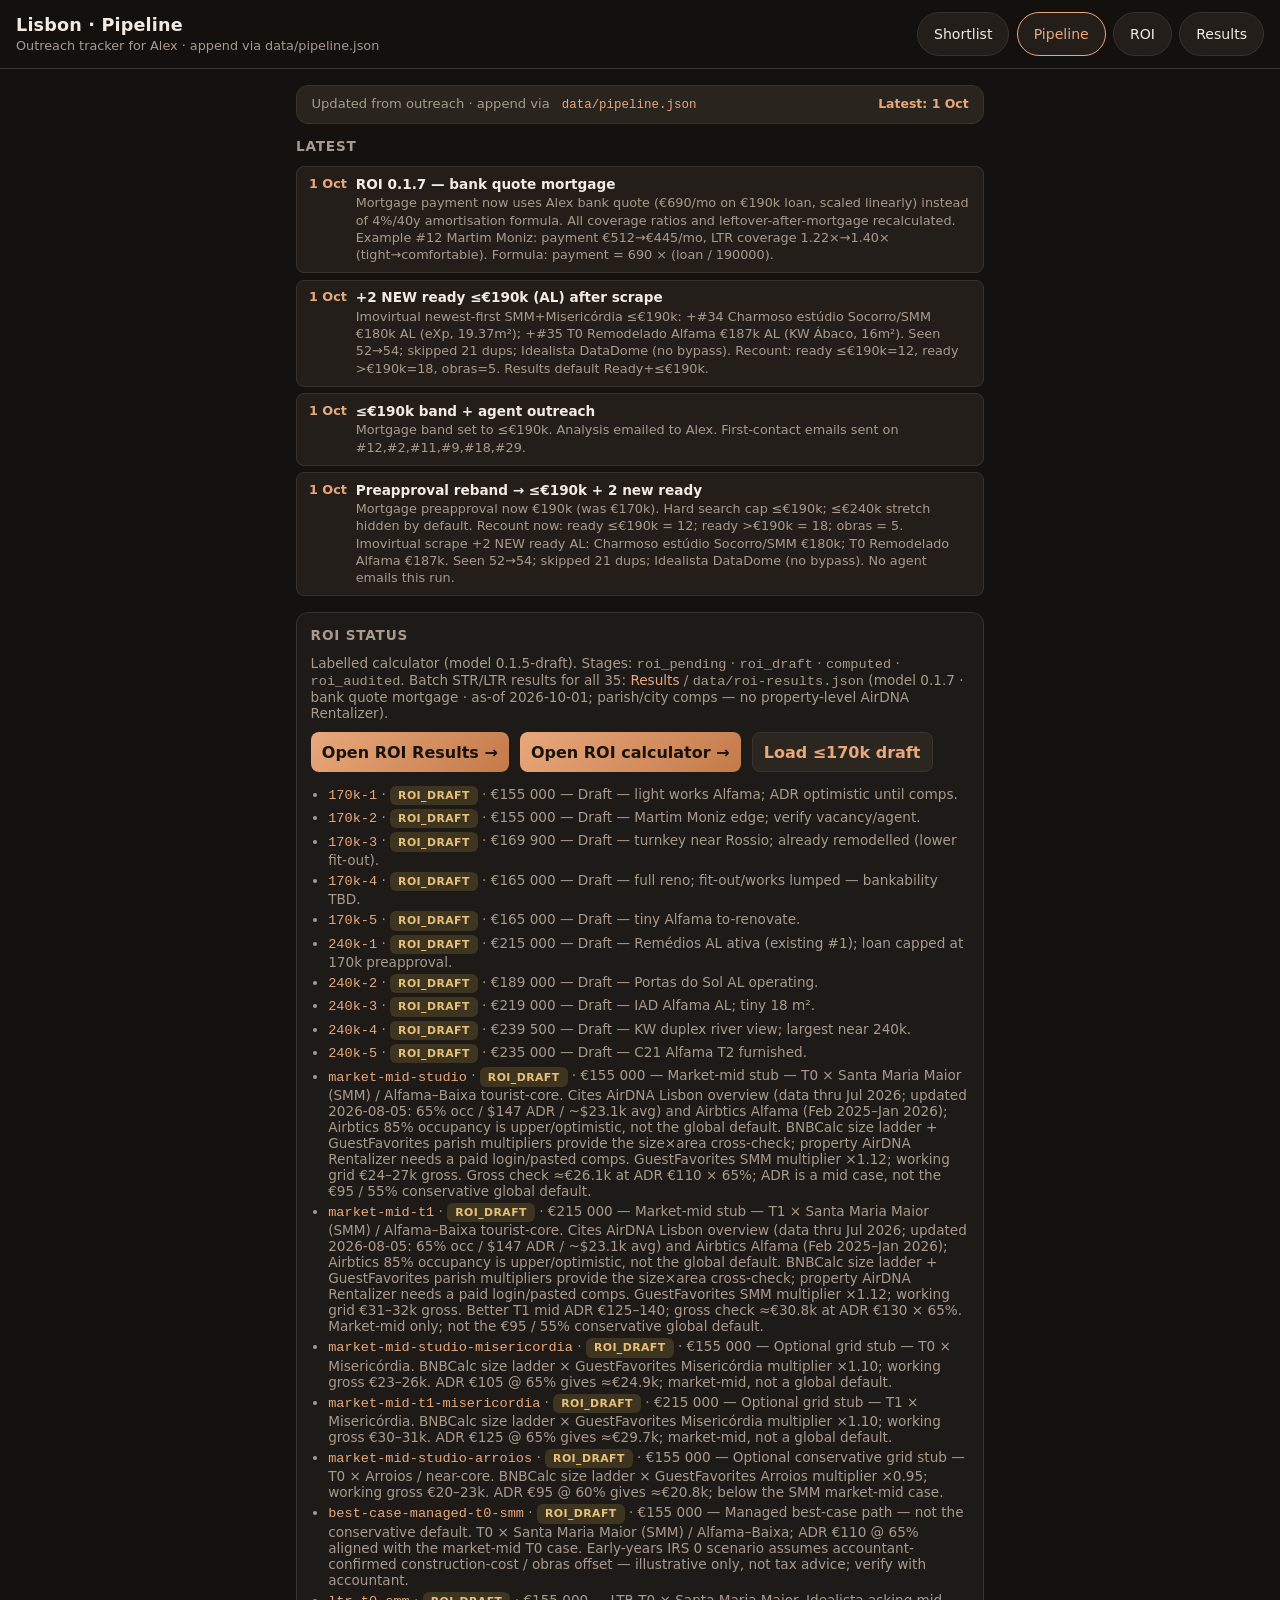
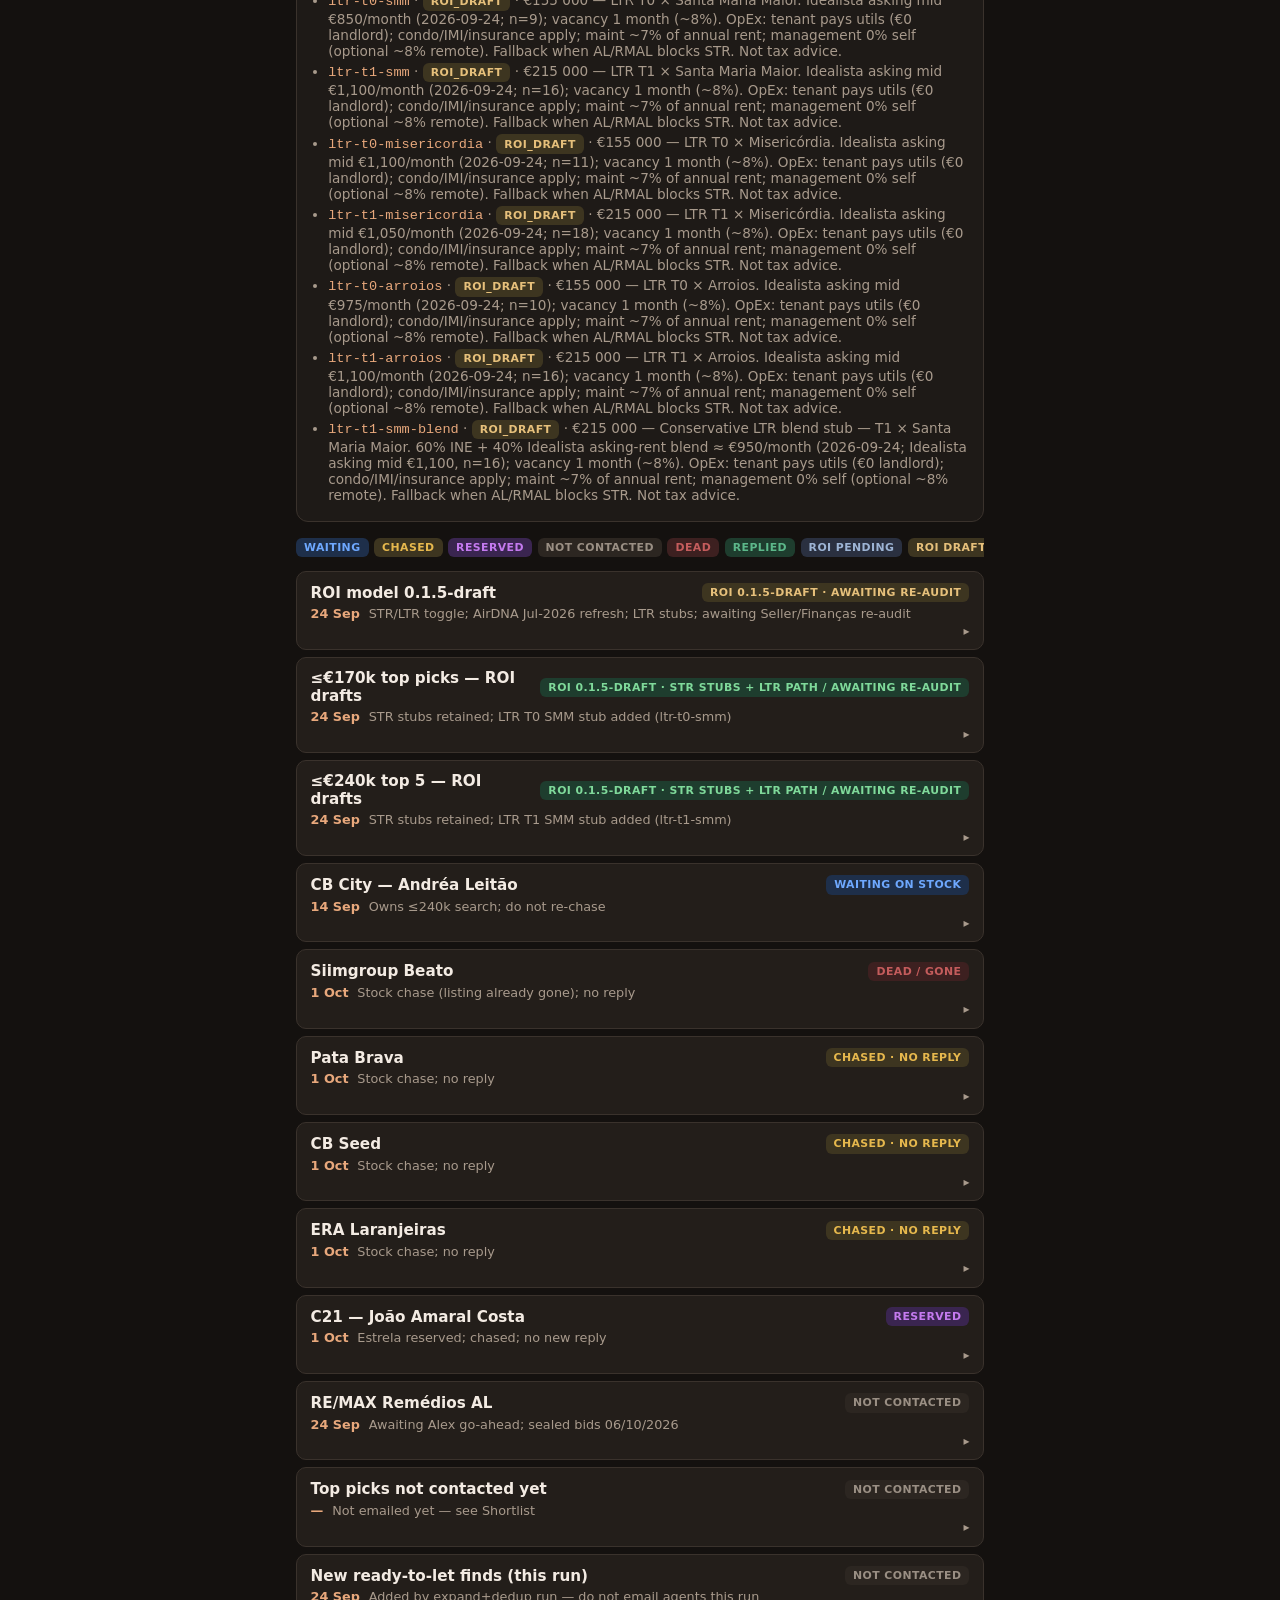
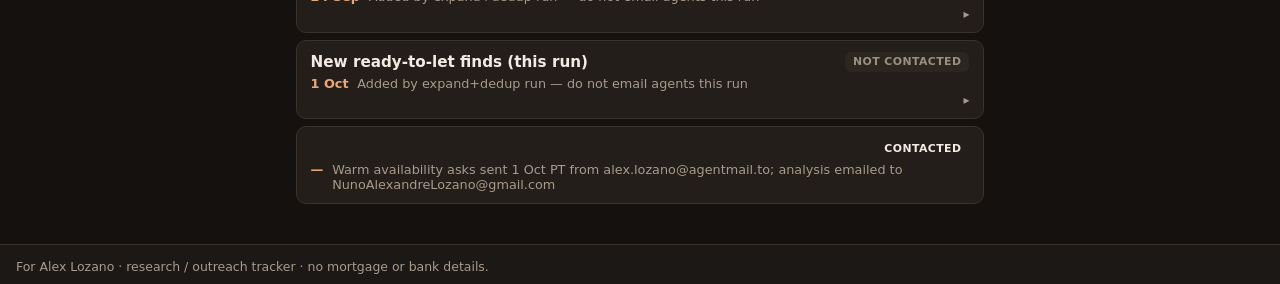
==== commit 866cc8d0: "feat: use bank quote mortgage payment (€690/mo on €190k) Switch mortgage payment calculation from 4%" ====
--- a/pipeline.html
+++ b/pipeline.html
@@ -39,7 +39,7 @@
       <h2 class="section-label">ROI status</h2>
       <p style="margin:0 0 .35rem;color:var(--muted);font-size:.85rem">
         Labelled calculator (model 0.1.5-draft). Stages: <code>roi_pending</code> · <code>roi_draft</code> · <code>computed</code> · <code>roi_audited</code>.
-        Batch STR/LTR results for all 25: <a href="results.html">Results</a> / <code>data/roi-results.json</code> (model 0.1.6 · 40y term · as-of 2026-09-24; parish/city comps — no property-level AirDNA Rentalizer).
+        Batch STR/LTR results for all 35: <a href="results.html">Results</a> / <code>data/roi-results.json</code> (model 0.1.7 · bank quote mortgage · as-of 2026-10-01; parish/city comps — no property-level AirDNA Rentalizer).
       </p>
       <a class="roi-link" href="results.html">Open ROI Results →</a>
       <a class="roi-link" href="roi.html">Open ROI calculator →</a>
